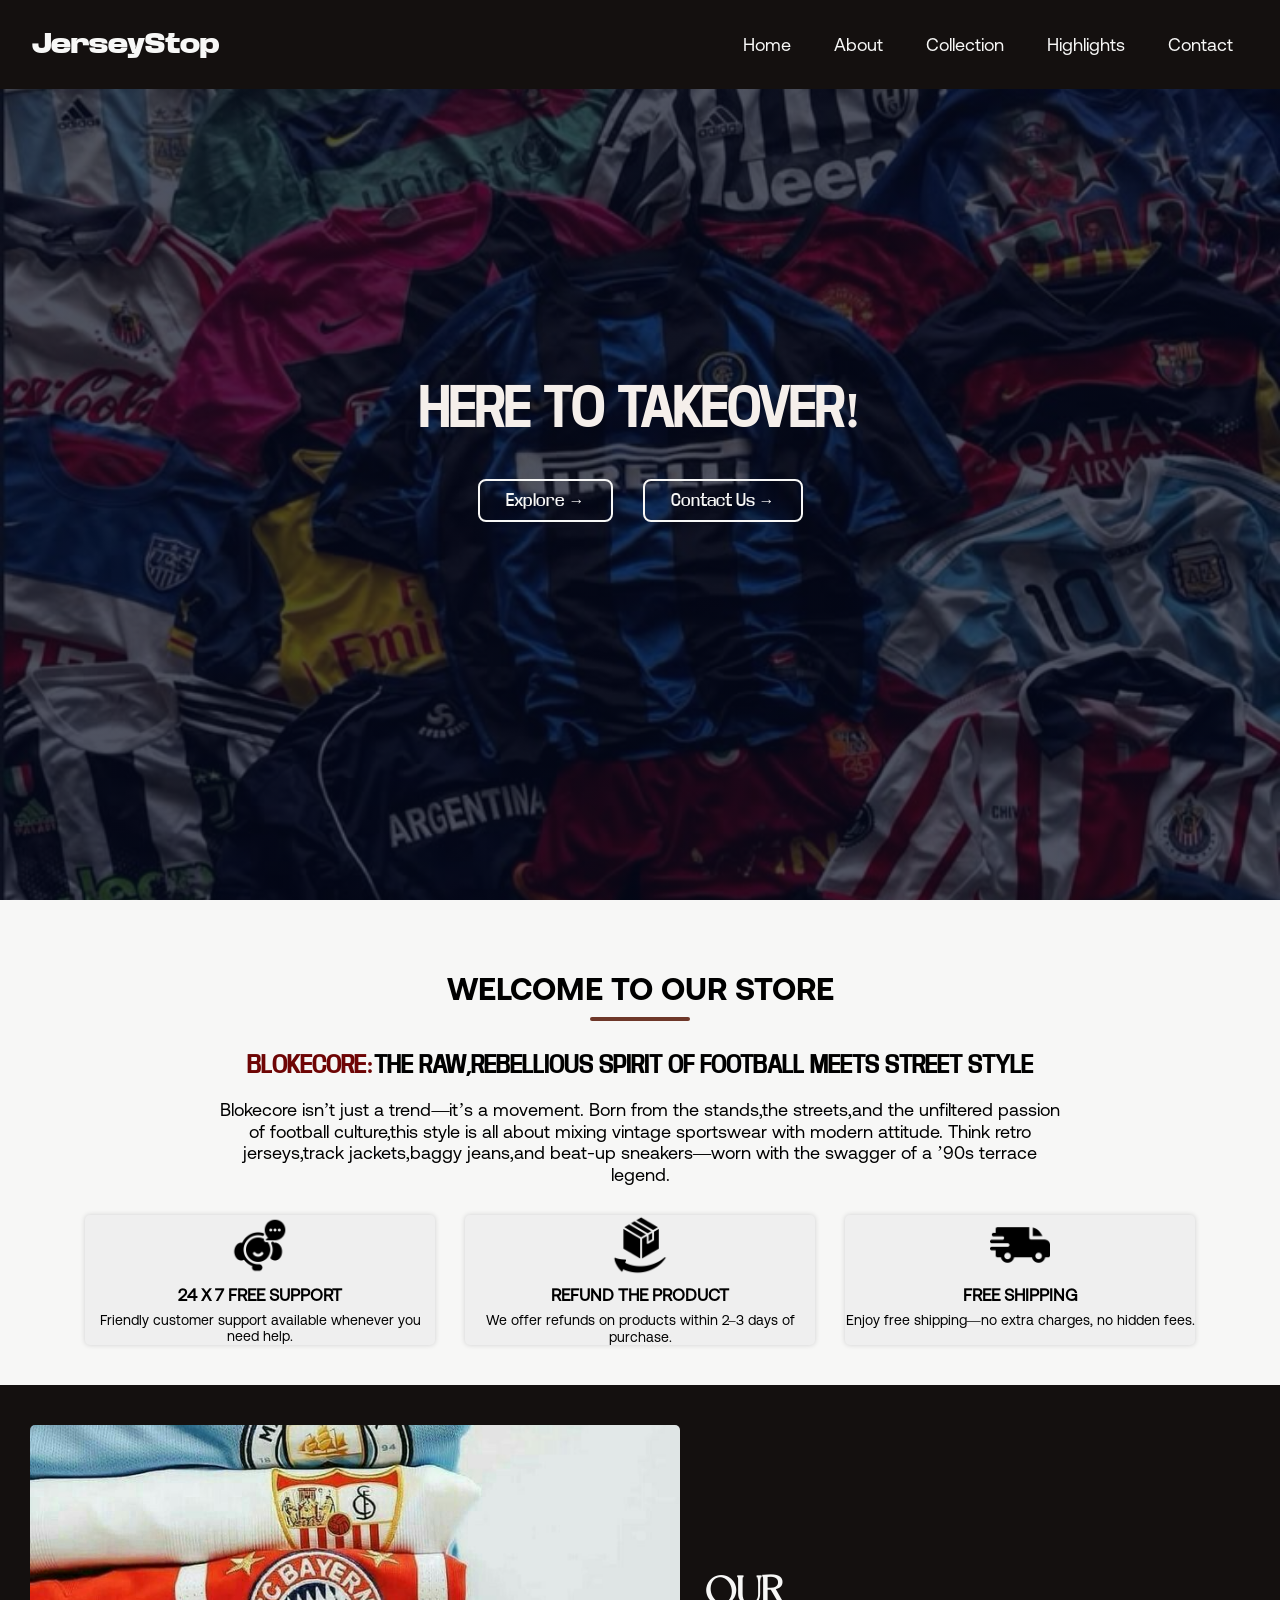
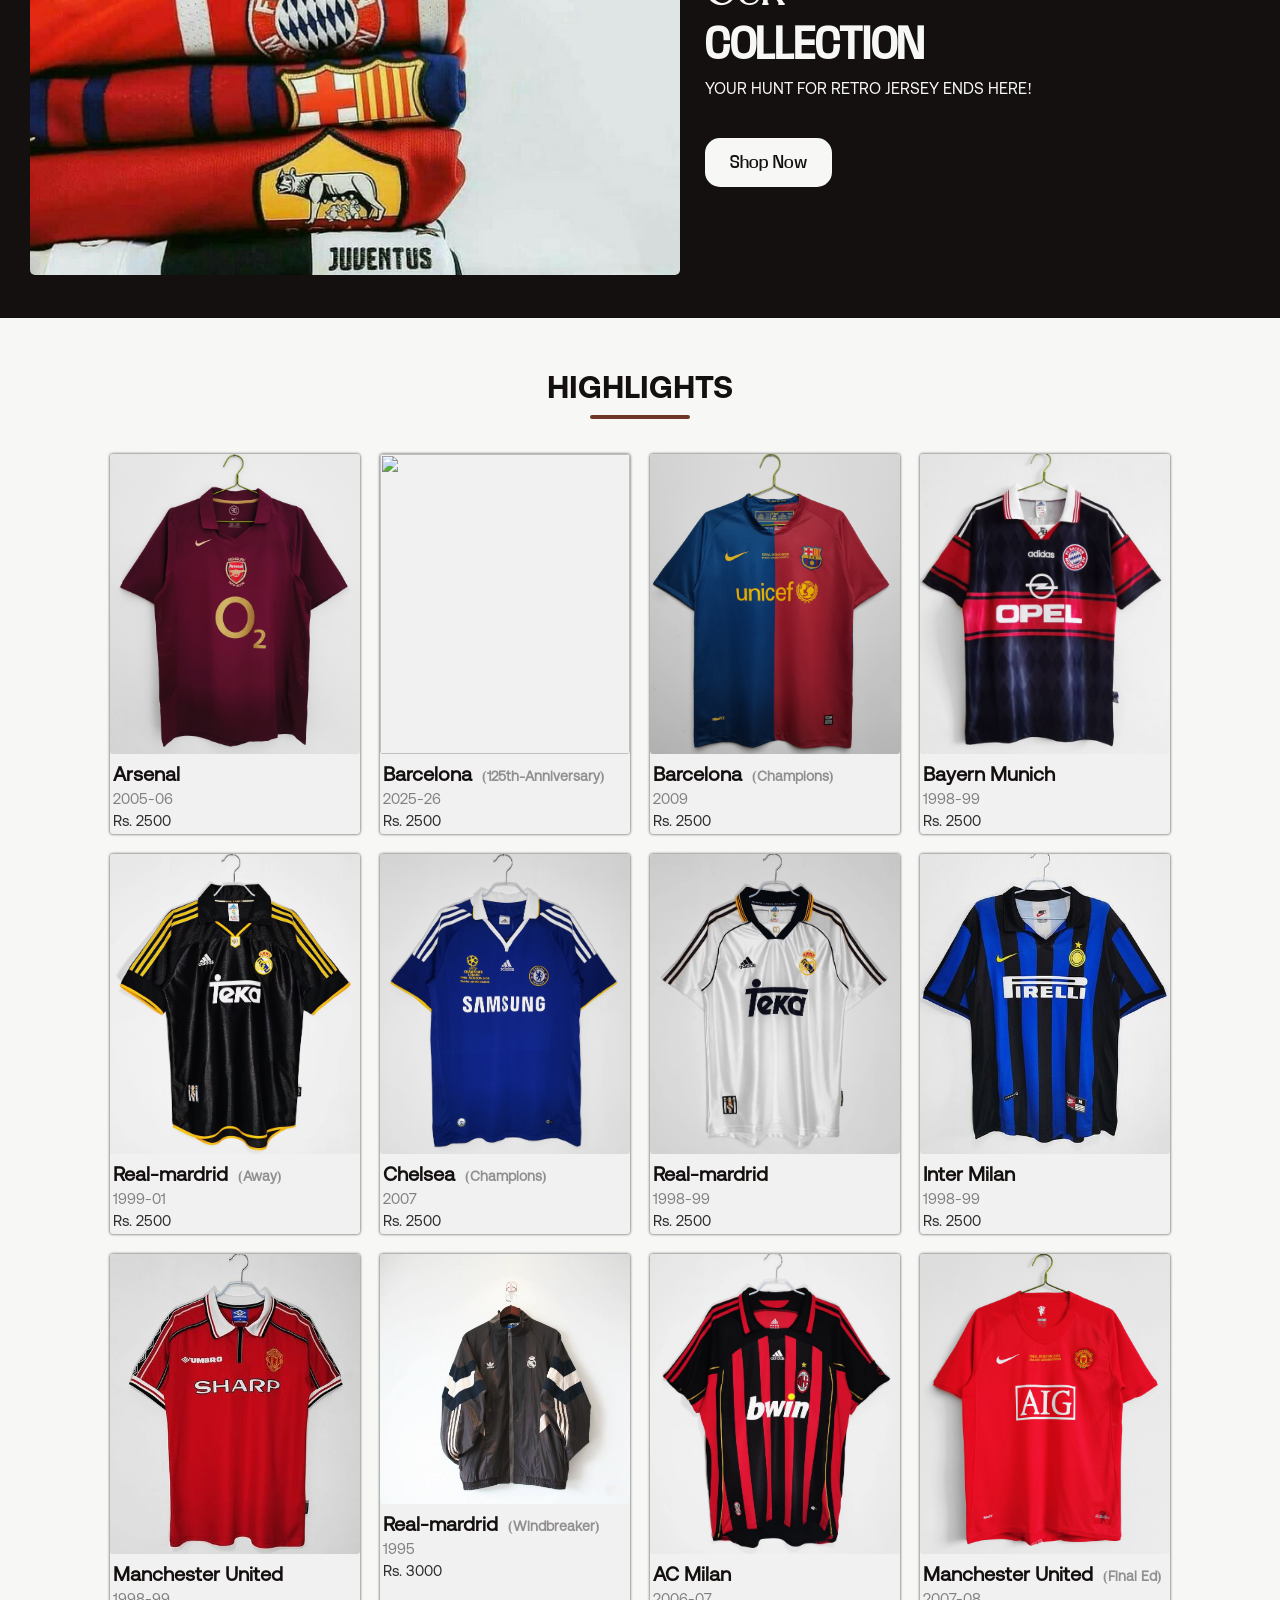
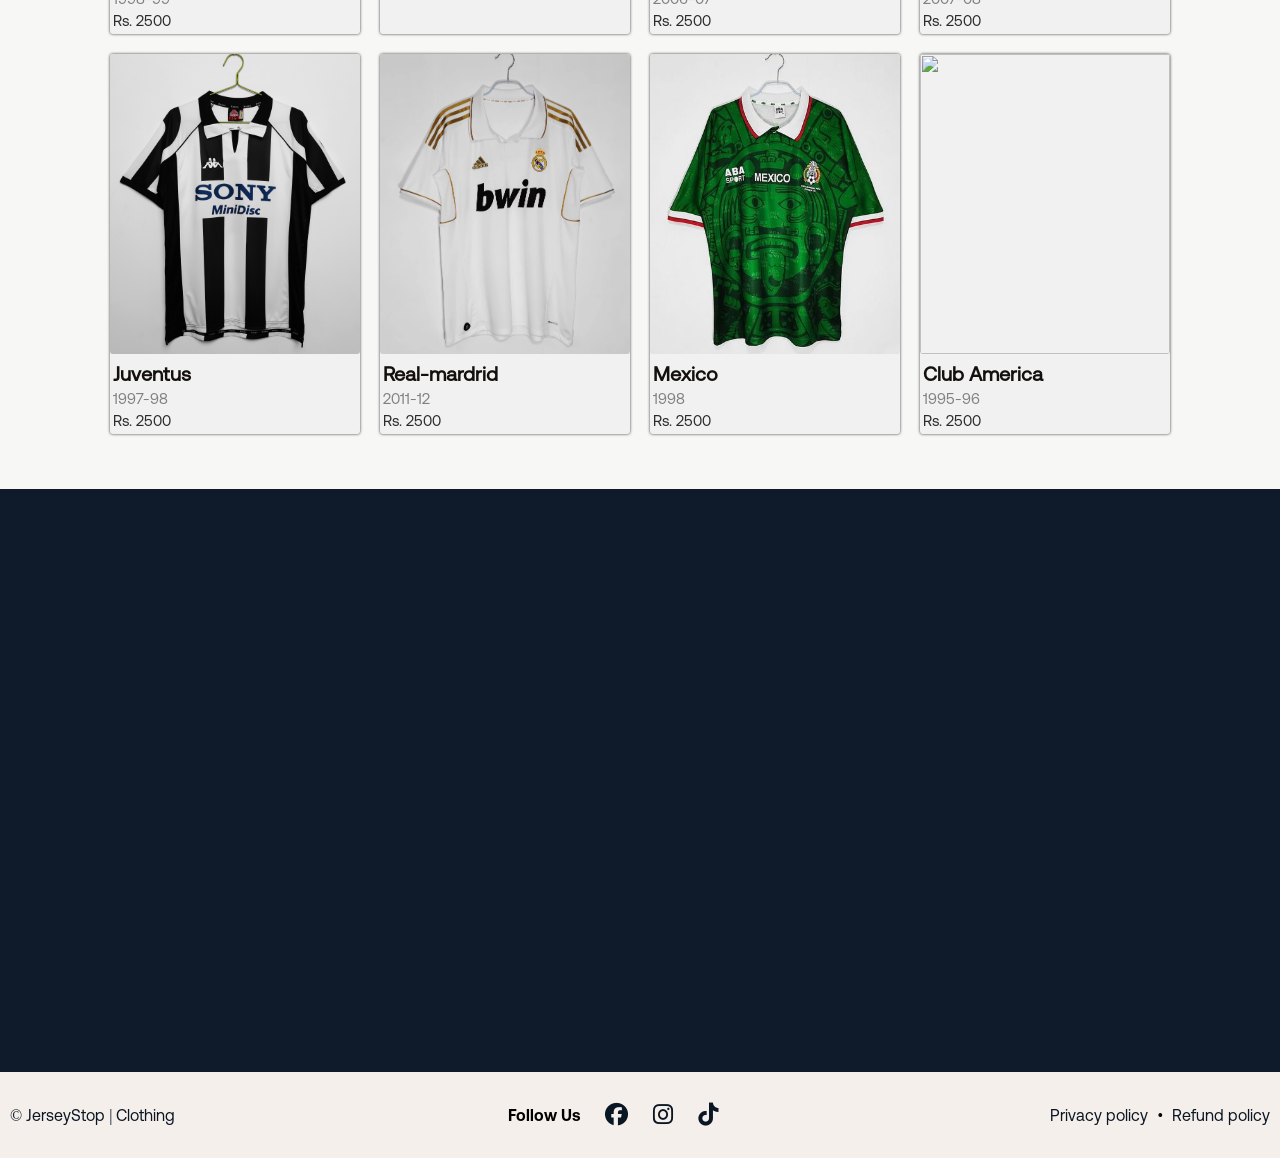
==== index.html @ 0f19c54c "Add files via upload" ====
<!DOCTYPE html>
<html lang="en">
<head>
    <meta charset="UTF-8">
    <meta name="viewport" content="width=device-width, initial-scale=1.0">
    <!--Basic SEO-->
    <meta name="description" content="JerseyStop is your ultimate destination for retro football jerseys, blending vintage sportswear with modern street style. Explore our unique collection and embrace the blokecore fashion movement.">

    <title>JerseyStop | Clothing </title>

     <!--Links for Favicon icon-->
     <link rel="icon" type="img/jpg" href="img/logo.jpg">

    <!--Links for CSS files-->
    <link rel="stylesheet" href="jersey.css">
    <link rel="stylesheet" href="general.css">

    <!--Link for icons-->
    <link rel="stylesheet" href="https://cdnjs.cloudflare.com/ajax/libs/font-awesome/6.7.2/css/all.min.css">
</head>
<body>
    <!--Header-->
    <header>
        <nav class="nav-bar section-content">
            <div class="logo-bar">
               
                <a href="#" class="nav-logo">
                    <h2 class="logo-text">JerseyStop</h2>
                </a>
            </div>
          
            <ul class="nav-list">

                <button id="menu-close-button" class="fas fa-times"></button>
            
                <li class="nav-item">
                    <a href="#" class="nav-link">Home</a>
                </li>
                <li class="nav-item">
                    <a href="#about" class="nav-link">About</a>
                </li>
                <li class="nav-item">
                    <a href="#collection" class="nav-link">Collection</a>
                </li>
                <li class="nav-item">
                    <a href="#highlights" class="nav-link">Highlights</a>
                </li>
                <li class="nav-item">
                    <a href="#contact" class="nav-link">Contact</a>
                </li>
            </ul>

            <button id="menu-open-button" class="fas fa-bars"></button>

        </nav>
    </header>

    <main>
        <!--Hero section-->
        <section class="hero-section" >
            <div class="section-content">
                <div class="hero-detail animate">
                    <h1 class="title">HERE TO TAKEOVER!</h1>
                   
                   <div class="buttons">
                        <a href="#about" class="button explore">Explore &rarr;</a>

                        <a href="#contact" class="button location">Contact Us &rarr;</a>
                   </div>
                </div>
           
                
            </div>
           
        </section>
        <!--Featured section-->
        <section class="brand-section animated" id="about">
            <h1 class="section-title"> 
                Welcome To Our Store
            </h1>
            <div class="section-content">
                    <div class="feature-details animated">
                       
                        <h1 class="title"> <span class="title-main">Blokecore:</span>The Raw,Rebellious Spirit of Football Meets Street Style</h1>
                        
                        <p class="description">Blokecore isn’t just a trend—it’s a movement.
                            Born from the stands,the streets,and the unfiltered passion of football culture,this style is all about mixing vintage sportswear with modern attitude.
                            Think retro jerseys,track jackets,baggy jeans,and beat-up sneakers—worn with the swagger of a ’90s terrace legend.
                        </p> 
                    </div>
                    <div class="container animated">
                        <div class="support-container">
                            <img src="img/customer-support.png" alt="customer-support" class="support-icon">
                            <h2 class="text">24 X 7 FREE SUPPORT</h2>
                            <p class="text-supp">
                                Friendly customer support available whenever you need help.
                            </p>
                        </div>

                        <div class="support-container">
                            <img src="img/product-return.png" alt="refund-policy" class="support-icon">
                            <h2 class="text">REFUND THE PRODUCT</h2>
                            <p class="text-supp">
                                We offer refunds on products within 2–3 days of purchase.
                        </div>

                        <div class="support-container">
                            <img src="img/fast-delivery.png" alt="free-delivery" class="support-icon">
                            <h2 class="text">FREE SHIPPING </h2>
                            <p class="text-supp">
                                Enjoy free shipping—no extra charges, no hidden fees.
                            </p>
                        </div>
                        
                    </div>
                
            </div>
        </section>

        <!--Collection section-->
        <section class="collection-section" id="collection">
            <div class="section-content ">
                <div class="collect-img-wrapper animated">
                    <img src="img/col2.jpg" alt="collection" class="collect-img">
                </div>

                <div class="collection-detail animated">
                    <h1 class="title"><span class="title-main">OUR</span> COLLECTION</h1>
                    <p class="description">YOUR HUNT FOR RETRO JERSEY ENDS HERE!</p>
                    <div class="buttons">
                        <a href="collection.html" class="button">Shop Now</a>
                    </div>
                </div>
            </div>
            
        </section>

        <!--Highlights section-->
        <section class="highlight-section animated" id="highlights">
            <h1 class="section-title">Highlights</h1>
            <div class="section-content">
                
                <div class="highlight-card">
                 <a href="https://www.instagram.com/jerseystopnepal" target="_blank"><img src="img/ar-f.jpg" alt="" class="highlight-img"></a> 
                    <h1 class="text">Arsenal</h1>
                    <p class="date">2005-06</p>
                    <p class="price">Rs. 2500</p>
                </div>
                <div class="highlight-card">
                    <a href="https://www.instagram.com/jerseystopnepal" target="_blank"> <img src="img/barca-an.jpg" alt="" class="highlight-img"></a>
                    <h1 class="text">Barcelona <span> (125th-Anniversary)</span></h1>
                    <p class="date">2025-26</p>
                    <p class="price">Rs. 2500</p>
                </div>
                <div class="highlight-card">
                    <a href="https://www.instagram.com/jerseystopnepal" target="_blank"> <img src="img/barca-uni-f.jpg" alt="" class="highlight-img"></a>
                    <h1 class="text">Barcelona <span>(Champions)</span></h1>
                    <p class="date">2009</p>
                    <p class="price">Rs. 2500</p>
                </div>
                <div class="highlight-card">
                    <a href="https://www.instagram.com/jerseystopnepal" target="_blank"> <img src="img/bayern-f.jpg" alt="" class="highlight-img"></a>
                    <h1 class="text">Bayern Munich</h1>
                    <p class="date">1998-99</p>
                    <p class="price">Rs. 2500</p>
                </div>
                <div class="highlight-card">
                    <a href="https://www.instagram.com/jerseystopnepal" target="_blank"> <img src="img/bwin-away-f.jpg" alt="" class="highlight-img"></a>
                    <h1 class="text">Real-mardrid <span>(Away)</span></h1>
                    <p class="date">1999-01</p>
                    <p class="price">Rs. 2500</p>
                </div>
                <div class="highlight-card">
                    <a href="https://www.instagram.com/jerseystopnepal" target="_blank"> <img src="img/cheof.jpg" alt="" class="highlight-img"></a>
                    <h1 class="text">Chelsea <span>(Champions)</span></h1>
                    <p class="date">2007</p>
                    <p class="price">Rs. 2500</p>
                </div>
                <div class="highlight-card">
                    <a href="https://www.instagram.com/jerseystopnepal" target="_blank"> <img src="img/ieka-f.jpg" alt="" class="highlight-img"></a>
                    <h1 class="text">Real-mardrid</h1>
                    <p class="date">1998-99</p>
                    <p class="price">Rs. 2500</p>
                </div>
                <div class="highlight-card">
                    <a href="https://www.instagram.com/jerseystopnepal" target="_blank"> <img src="img/inter-f.jpg" alt="" class="highlight-img"></a>
                    <h1 class="text">Inter Milan</h1>
                    <p class="date">1998-99</p>
                    <p class="price">Rs. 2500</p>
                </div>
                <div class="highlight-card">
                    <a href="https://www.instagram.com/jerseystopnepal" target="_blank"> <img src="img/mansc-f.jpg" alt="" class="highlight-img"></a>
                    <h1 class="text">Manchester United</h1>
                    <p class="date">1998-99</p>
                    <p class="price">Rs. 2500</p>
                </div>
                <div class="highlight-card">
                    <a href="https://www.instagram.com/jerseystopnepal" target="_blank"> <img src="img/real-wind.png" alt="" class="highlight-img" style="height: 250px;"></a>
                    <h1 class="text">Real-mardrid <span>(Windbreaker)</span></h1>
                    <p class="date">1995</p>
                    <p class="price">Rs. 3000</p>
                </div>
                <div class="highlight-card">
                    <a href="https://www.instagram.com/jerseystopnepal" target="_blank"> <img src="img/milan-f.jpg" alt="" class="highlight-img"></a>
                    <h1 class="text">AC Milan</h1>
                    <p class="date">2006-07</p>
                    <p class="price">Rs. 2500</p>
                </div>
                <div class="highlight-card">
                    <a href="https://www.instagram.com/jerseystopnepal" target="_blank"> <img src="img/mansc.jpg" alt="" class="highlight-img"></a>
                    <h1 class="text">Manchester United <span>(Final Ed)</span></h1>
                    <p class="date">2007-08</p>
                    <p class="price">Rs. 2500</p>
                </div>
                <div class="highlight-card">
                    <a href="https://www.instagram.com/jerseystopnepal" target="_blank"> <img src="img/juve-f.jpg" alt="" class="highlight-img"></a>
                    <h1 class="text">Juventus</h1>
                    <p class="date">1997-98</p>
                    <p class="price">Rs. 2500</p>
                </div>
                <div class="highlight-card">
                    <a href="https://www.instagram.com/jerseystopnepal" target="_blank"> <img src="img/real-bwin-f.jpg" alt="" class="highlight-img"></a>
                    <h1 class="text">Real-mardrid</h1>
                    <p class="date">2011-12</p>
                    <p class="price">Rs. 2500</p>
                </div>
                <div class="highlight-card">
                    <a href="https://www.instagram.com/jerseystopnepal" target="_blank"> <img src="img/mexico-f.jpg" alt="" class="highlight-img"></a>
                    <h1 class="text">Mexico</h1>
                    <p class="date">1998</p>
                    <p class="price">Rs. 2500</p>
                </div>
                <div class="highlight-card">
                    <a href="https://www.instagram.com/jerseystopnepal" target="_blank"> <img src="img/coca.jpg" alt="" class="highlight-img"></a>
                    <h1 class="text">Club America</h1>
                    <p class="date">1995-96</p>
                    <p class="price">Rs. 2500</p>
                </div>
            </div>
        </section>

        <!--Contact Section-->
        <section class="contact-section" id="contact">
            <h1 class="section-title animated">Contact Us</h1>
            <div class="section-content">
                <div class="contact-details animated">
                    <div class="contact-detail">
                        <h1 class="title">Location</h1>
                 
                        <p class="description"><i class="fa-solid fa-location-crosshairs color"></i>
                            Kathmandu, Nepal</p>
                    </div>
                
                     <div class="contact-detail">
                        <h1 class="title">Contact</h1>
                   
                        <p class="description"> <i class="fa-solid fa-phone color"></i>
                            (+977) 9742455465</p>
                    </div>
                  
                    <div class="contact-detail">
                        <h1 class="title">Email</h1>
                    
                        <p class="description"><i class="fa-regular fa-envelope color"></i>
                            jerseystopnepal@gmail.com</p>  
                    </div>
                   
                </div>
                
                    <form action="https://api.web3forms.com/submit" method="POST" class="contact animated">
                        <div class="contact-title">
                            <h1 class="title">Recommend Us</h1>
                        </div>
                        <input type="hidden" name="access_key" value="63a28e8a-01ce-4e5b-a059-20dddae117db">

                        <input type="text" name="name" placeholder="Your Name" class="contact-inputs" required>

                        <input type="email" name="email" placeholder="Your Email" class="contact-inputs" required>

                       <textarea name="message" placeholder="Give Us Your Recommend Jersey's Full Details" class="contact-inputs" required></textarea>

                       <button type="submit" class="submit-btn">Submit</button>
                    </form>
               
            </div>
        </section>

        <!--Footer Section-->
        <footer class="footer-section">
           <div class="section-content">
            <p class="copyright-text"> &#169; JerseyStop | Clothing</p>
            
            <div class="social-link-list">
                <p class="text">Follow Us</p>
                <a href="https://www.facebook.com/profile.php?id=61565590057423" class="social-link" target="_blank">
                    <i class="fa-brands fa-facebook"></i>
                </a>
                <a href="https://www.instagram.com/jerseystopnepal" class="social-link" target="_blank">
                    <i class="fa-brands fa-instagram"></i>
                </a>
                <a href="https://www.tiktok.com/@jerseystopnepal" class="social-link" target="_blank">
                    <i class="fa-brands fa-tiktok"></i>
                </a>
               </div>

               <p class="policy-text">
                <a href="#" class="policy-link">Privacy policy</a>
                <span class="separator">&bull;</span>
                <a href="#" class="policy-link">Refund policy</a>
               </p>

           </div>
          
        </footer>
    </main>

    <script src="jersey.js"></script>
</body>
</html>
---- jersey.css ----
header{
    width: 100%;
    z-index: 5;
    position: fixed; /* to make the header fixed */
    background-color: #14100f;
}

header .nav-bar{

    display: flex;
    align-items: center;
    justify-content: space-between;
    padding: 32px;
}
.nav-bar .logo-bar{
    display: flex;
    align-items: center;
    
}
.nav-bar .logo-bar .logo-text{
    line-height: 1;
    font-family: baseneue;
    padding-right: 50px;
    font-size: 25px;
    color: #f7f7f6;
}

.nav-bar .nav-list{
    display: flex;
    align-items: center;
    gap: 13px;
} 


.nav-bar .nav-list .nav-link{
    font-size: 18px;
    padding: 0 15px;
    
    color: #f7f7f6;
    position: relative;
}
.nav-bar .nav-list .nav-link:hover{
    color: white;
}
.nav-bar .nav-list .nav-link::before{
    content: '';
    position: absolute;
    bottom: -2px;
    left: 0;
    width: 0;
    height: 2px;
    border-radius: 3px;
    background-color:#f7f7f6;
    transition: 0.3s ease;
}
.nav-bar .nav-list .nav-link:hover::before{
    width: 100%;
}
/*Hero-section*/

.hero-section{
    min-height: 100vh; /* to make the hero section full height */
   background-image: linear-gradient(
    rgba(4,9,30,0.7),rgba(4,9,30,0.7)),
    url(img/bg1.jpg);
    background-position: center;
    background-size: cover;

   


}
.hero-section .section-content{
    display: flex;
    align-items: center;
    justify-content: center;
    min-height: 100vh; /* to make the hero section full height */

}
.hero-section .hero-detail{
    color: #f7f7f6;
   text-align: center;
    
    
}
.hero-section .hero-detail .title{
    font-size: 50px;
    font-family: baseneue-mid;
    color: #f5efeb
}
.hero-section .hero-detail .title .title-main{
    font-family: baseneue-mid;
    color: #f5efeb
}
.hero-section .hero-detail .subtitle{
    font-size: 30px;
    margin: 15px 0;

    
}


.hero-section .hero-detail .buttons{
    display: flex;
    gap: 30px;
    
    margin-top: 40px;
    justify-content: center;
}
.hero-section .hero-detail .button{
    padding: 10px 26px;
    background: transparent;
    color: #f7f7f6;
    border-radius: 8px;
    border: 2px solid #f7f7f6;
    font-family: baseneue-mid;
    overflow: hidden;
    z-index: 1;
    transition: 0.3s ease;
    position: relative;
}
.hero-section .hero-detail .button::before{
    content: '';
    position: absolute;
    top: 0;
    left: 0;
    width: 0;
    height: 100%;
    background: #f7f7f6;
    transition: 0.5s;
    z-index: -1;
}
.hero-section .hero-detail .button:hover::before
{
    width: 100%;
}
.hero-section .hero-detail .button:hover{
    color: #14100f;
}

/*Brand-section*/
.brand-section{
    padding: 40px 0;
    background: #f7f7f6;
    height: auto;
}

.brand-section .section-content{
    display: flex;
    flex-direction: column;
    align-items: center;
    justify-content: center;
    text-align: center;
    
}

.brand-section  .feature-details{
    margin: 0 auto;
    width: 70%;
    
    
}
.brand-section .feature-details .title{
    font-size: 23px;
    font-family: baseneue-mid;
    text-transform: uppercase;
    margin-bottom:20px;
}
.brand-section .feature-details .title .title-main{
    font-family: baseneue-mid;
    color: rgb(110, 5, 5);
}

.brand-section .feature-details .description{
    font-size: 18px;
   
}

.brand-section .container{
    display: flex;
    justify-content: center;
    gap: 30px;
    margin-top: 30px;
    width: 100%;
}

.brand-section .container .support-container{
    width: 350px;
    height: auto;
    background-color:#efefef;
    border-radius: 5px;
   box-shadow: 0 0 5px rgb(207, 207, 207);
    text-align: center;
    transition: 0.3s ease;
    
}
.brand-section .container .support-container:hover{
    background-color: #eaeaea;
    box-shadow: 0 0 7px rgb(163, 163, 163);
}
.brand-section .support-container .support-icon{
    width: 60px;
}
.brand-section .support-container .text{
    font-size: 17px;
    margin: 7px 0;
}
.brand-section .support-container .text-supp{
    font-size: 14px;
}

/*Collection Section*/
.collection-section{
    height: auto;
    background: #14100f;
    color: #f7f7f6;
    padding: 40px 0;

}
.collection-section .section-content{
    display: flex;
    align-items: center;
    gap: 25px;
    height: auto;
   
}
.collection-section .collect-img-wrapper{
    width: 650px;
    
   
}
.collection-section .collect-img-wrapper .collect-img{
    width: 100%;
    height: 450px;
    object-fit: cover;
    border-radius: 5px;
    transition: 0.3s ease;
}
.collection-section .collect-img-wrapper .collect-img:hover{
    box-shadow: 0 0 10px gray;
    
}
.collection-section .collection-detail .title{
    font-size: 40px;
    font-family: baseneue-mid;
    width: 50%;
   
    
}
.collection-section .collection-detail .title .title-main{
    font-family: dreams;
    font-size: 40px;
}
.collection-section .collection-detail .description{
    font-size: 16px;
    margin: 10px 0;
}

.collection-section .collection-detail .buttons{
    margin: 40px;
    position: relative;
}

.collection-section .collection-detail .button{
    padding: 15px 25px;
    font-family: baseneue-mid;
    background-color: #f7f7f6;
    color: #14100f;
    position: absolute;
    left: -40px;
    border-radius: 15px;
    transition: 0.4s ease;
}
.collection-section .collection-detail .button:hover{
    border-bottom-right-radius: 0px;
    box-shadow: 0 0 17px gray;
    
}

/*Highlight Section*/
.highlight-section{
    height: auto;
    background: #f7f7f6;
    color: #14100f;
    padding: 20px 0;
    padding-bottom: 50px;
}
.highlight-section .section-content{
    display: flex;
    flex-wrap: wrap;
    justify-content: center;
    padding: 5px 60px;
    gap: 20px;
}
.highlight-section .highlight-card{
    max-width: 250px;
    width: calc(33.33%-20px);
    height: auto;
    border-radius: 3px;
    background-color: rgb(242, 241, 241);
    box-shadow: 0 0 3px rgb(56, 56, 56);
    transition: 0.5s ease;
}
.highlight-section .highlight-card:hover{
    box-shadow: 0 0 16px gray;
    
}
.highlight-section .highlight-card .highlight-img{
    width: 250px;
    height: 300px;
    object-fit: cover;
    border-radius: 3px;
}

.highlight-section .highlight-card .text{
    font-size: 20px;
    margin-top: 5px;
    margin-left: 3px;
}
.highlight-section .highlight-card .text span{
    font-size: 14px;
    margin-left: 5px;
   
    color: rgb(145, 143, 143);
}

.highlight-section .highlight-card .date{
    font-size: 15px;
    margin: 5px 0;
    margin-left: 3px;
  
    color: gray;
}
.highlight-section .highlight-card .price{
    font-size: 15px;
    margin: 5px 3px;
    color: rgb(43, 42, 42);
}

/*Contact Section*/

.contact-section {
    height: auto;
    background-color: #0f1a2b;
   color: #e6f0f2;
    padding: 40px 80px;
}
.contact-section .section-content {
    display: flex;
    align-items: flex-start; 
    gap: 50px;
    justify-content: space-between; 
}

.contact-section .section-title::after{
    background-color: rgb(255, 185, 56);
}

.contact-section .contact-detail{
    padding: 30px 50px;
    background-color:#efefef;
    color: #14100f;
    border-radius: 5px;
    box-shadow: 0 0 5px rgb(207, 207, 207);
   transition: all ease 0.3s;
   
}

.contact-section .contact-detail:hover{
    box-shadow: 0 0 10px rgb(163, 163, 163);
    background-color: #e2e1e1;
}
.contact-section .contact-details .contact-detail{
  margin-bottom: 20px;
}
.contact-section .contact-detail .title{
    margin-bottom: 5px;
}

.contact-section .contact{
    display: flex;
    flex-direction: column;
    gap: 15px;  
}
.contact-section .contact-title .title{
    font-family: baseneue-mid;
}
.contact-section .contact input{
    display: flex;
    flex-direction: column;
    width: 400px;
    height: 50px;
    border: 2px solid rgb(230, 230, 230);
    outline: none;
    box-shadow: 0 0 5px rgb(216, 216, 216);
   padding-right: 25px;
   padding-left: 5px;
   font-weight: 500;
    border-radius: 5px;
}
.contact-section .contact .contact-inputs::placeholder{

    color: rgb(180, 180, 180);
}
.contact-section .contact .contact-inputs:focus{
    border-color: orange;
}
.contact-section .contact textarea{
    height: 140px;
    border: 2px solid rgb(230, 230, 230);
    outline: none;
    box-shadow: 0 0 5px rgb(216, 216, 216);
    border-radius: 5px;
    padding-left: 5px;
    padding-top: 15px;
    resize: vertical;
}
.contact-section .contact .submit-btn{
    padding: 15px 30px;
    font-size: 16px;
    gap: 10px;
    border: none;
    color: #14100f;
    border-radius: 15px;
    background-color: #f6fafd;
    transition: all 0.3s ease;
}
.contact-section .contact .submit-btn:hover{
    box-shadow: 0 0 15px gray;
}
.contact-section .contact .submit-btn:active{
    opacity: 0.9;
}

/*Footer Section*/

.footer-section{
    padding: 20px 0;
    background-color: #f5efeb;
    
}
.footer-section .section-content{
    padding: 10px;
    display: flex;
    align-items:center;
    justify-content: space-between;
}

.footer-section :where(.copyright-text, .social-link, .policy-link){
    color: #0a1623;
}

.footer-section .social-link-list{
    display: flex;
    align-items: center;
    gap: 25px;
}
.footer-section .social-link-list .text{
    font-family: aeonik-bold;
}

.footer-section .social-link-list .social-link{
    font-size: 23px;
    transition: all 0.2s ease;
}
.footer-section .social-link-list .social-link:hover{
    color: rgb(253, 197, 94);
}
.footer-section .policy-text .separator{
    margin: 0 5px;
}

/*Responsive Design*/

@media screen and (max-width: 900px){
    body.show-mobile-menu header::before{
        content: '';
        position: fixed;
        left:0;
        top: 0;
        height: 100%;
        width: 100%;
        backdrop-filter: blur(5px);
        background: rgba(47, 47, 47, 0.3);
    }

    .nav-bar :where(#menu-open-button, #menu-close-button),
    .about-section .about-details{
        font-size: 20px;
        display: block; 
        background: none; /* Removes the background */
        border: none; /* Removes any border if present */
        outline: none; /* Removes the outline */
        color: #f7f7f6;

    }
    .nav-bar :where( #menu-close-button)
    {
        color:#14100f;
    }
    .nav-bar #menu-close-button{
        position: absolute;
        right: 30px;
        top: 30px;
    }

    .nav-bar .nav-list {
        display: block;
        position: fixed;
        width: 100%;
        height: 340px;
        left:0px;
        top:-340px;
        display: flex;
        flex-direction: column;
        align-items: center;
        padding: 20px;
        gap:15px;
        
        background: #f7f7f6;
        transition: 0.5s ease;
    }

    body.show-mobile-menu .nav-bar .nav-list{
        top: 0px;
    }

    .nav-bar .nav-list .nav-link {
        display: block; /* Ensure each link takes full width */
        margin-top: 0; /* Remove extra margin */
        text-align: center; /* Center-align the text */
        padding: 10px 0; /* Add padding for better spacing */
        font-size: 20px;
        color: #14100f;
    }
    .nav-bar .nav-list .nav-link:hover{
        color: black;
    }
    .nav-bar .nav-list .nav-link::before{
        content: '';
        position: absolute;
        bottom: -2px;
        left: 0;
        width: 0;
        height: 2px;
        border-radius: 3px;
        background-color:#14100f;
        transition: 0.3s ease;
    }

    .brand-section .brand-img-wrapper {
        max-width: 370px; /* Reduce the maximum width */
        display: flex;
        justify-content: space-between;
        
    }

    .brand-section .brand-img {
        height: 300px; /* Reduce the height */
    }

    .collection-section .collect-img-wrapper{
        width: 450px;
        
       
    }
    .collection-section .collect-img-wrapper .collect-img{
        width: 100%;
        height: 350px;
        object-fit: cover;
        
    }

    .highlight-section .section-content {
        display: flex; /* Use Flexbox */
        flex-wrap: wrap; /* Allow wrapping if necessary */
        justify-content: center; /* Center the cards horizontally */
        gap: 15px; /* Adjust spacing between the cards */
    }

    .highlight-section .highlight-card {
        width: calc(33.33% - 15px); /* Ensure 3 cards fit in a row */
        max-width: 230px; /* Set a maximum width for the cards */
        height: auto; /* Maintain auto height */
        border-radius: 3px;
    }
  
    .highlight-section .highlight-card .highlight-img {
        width: 100%; /* Make the image responsive */
        height: 300px; /* Maintain aspect ratio */
        object-fit: cover; /* Ensure the image fits within its container */
        border-radius: 3px;
    }

    .contact-section .section-content{
        align-items: center;
    }

    .contact-section .contact-detail{
        margin-top: 15px;
        padding: 20px 30px;
    }
    .contact-section .contact input{
       width: 300px;
       height: 40px;
    }

}
@media screen and (min-width:900px) {
    .nav-bar .fas{
        display: none;
    }
    
}


@media screen and (max-width: 600px) {

    .nav-bar .nav-list .nav-link{
        font-size: 18px;
    }

    .hero-section .hero-detail .title {
     font-family: baseneue;   
    }
    .hero-section .hero-detail .buttons{
        font-size: 16px;
        padding: 10px 20px;
    }

    .brand-section .feature-details .title{
        font-size: 25px;
        text-transform: uppercase;
        margin-bottom:20px;
    }
    
    .brand-section .feature-details .description{
        font-size: 14px;
       
    }
    
    .brand-section .section-content .brand-item {
        flex-direction: column; /* Keep items stacked in a column */
         /* Adjust spacing for smaller screens */
        
    }

    .brand-section .brand-img-wrapper {
        max-width: 350px; /* Further reduce the width */
    }

    .brand-section .brand-img {
        height: 200px; /* Further reduce the height */
    }
    .brand-section .support-container .support-icon{
        width: 40px;
    }

    .brand-section .support-container .text{
        font-size: 13px;
    }
    .brand-section .support-container .text-supp{
        font-size: 12px;
    }

    .collection-section .collection-detail .title .title-main{
        font-size: 28px;
    }

    .collection-section .collect-img-wrapper{
        width: 400px;
        
       
    }
    .collection-section .collect-img-wrapper .collect-img{
        width: 100%;
        height: 250px;
        object-fit: cover;
        
    }

    .collection-section .collection-detail .title{
        font-size: 26px;
        width: 50%;
        
    }
    .collection-section .collection-detail .description{
        font-size: 12px;
        margin: 10px 0;
    }
    .collection-section .collection-detail .button{
        padding: 8px 10px;
        font-size: 15px;
        border-radius: 10px
    }

    .highlight-section .section-content {
        display: flex; /* Use Flexbox */
        flex-wrap: wrap; /* Allow wrapping if necessary */
        justify-content: center; /* Center the cards horizontally */
        gap: 15px; /* Adjust spacing between the cards */
    }

    .highlight-section .highlight-card {
        width:100%; /* Ensure 2 cards fit in a row */
        max-width: 250px; /* Set a maximum width for the cards */
        height: auto; /* Maintain auto height */
        border-radius: 3px;
    }

    .highlight-section .highlight-card .highlight-img {
        width: 100%; /* Make the image responsive */
        height: auto; /* Maintain aspect ratio */
        object-fit: cover; /* Ensure the image fits within its container */
        border-radius: 3px;
    }

    .contact-section .section-content{
        flex-direction: column-reverse;
        align-items: center;
    }
    .contact-section .contact-detail{
        padding: 18px 27px;
    }
    .contact-section .contact-detail .title{
        font-size: 20px;
    }
    .contact-section .contact-detail .description{
        font-size: 12px;
    }
    .contact-section .contact input{
       width: 250px;
       height: 40px;
    }

    .footer-section .section-content{
        flex-direction: column;
        align-items: center;
        gap: 20px;
    }
  
}

.animate{
    opacity: 0;
    transform: translateY(30px);
    animation: moveup 0.7s linear forwards;
}

@keyframes moveup{
    100%{
        opacity: 100%;
        transform: translate(0px);
    }
}



.animated {
    opacity: 0; /* Start hidden */
    transform: translateX(-50px); /* Start off-screen to the left */
    transition: opacity 0.7s ease, transform 0.7s ease; /* Smooth transition */
}

/* Final state when the element is visible */
.animated.active {
    opacity: 1; /* Fully visible */
    transform: translateX(0); /* Move to its original position */
}
---- general.css ----
*{
    margin: 0;
    padding: 0;
    box-sizing: border-box;
    font-family: aeonik;
    
}
html{
    scroll-behavior: smooth;
    scroll-padding: 6rem;
}
ul{
    list-style: none;
}

a{
    text-decoration: none;
}
button{
    cursor: pointer;
    border: none;
    background: none;
    font-family: baseneue-mid;
}

.section-content{
    margin: 0 auto;/* to center the content */
    padding: 0 30px;
    max-width: 1400px;
}

.section-title{
    font-family: aeonik-bold;
    font-style: bold;
    text-align: center;
    padding: 30px 0;
    text-transform: uppercase;
    font-size: 32px;
}

.section-title::after{
    content: "";
    width: 100px;
    height: 4px;
    display: block;
    margin: 10px auto 0;
    border-radius: 10px;
    background-color: #6e3729;
}

/*Fonts Name*/
@font-face{
    font-family: aeonik;
    src:url(fonts/aeonik.otf)
}
@font-face{
    font-family: aeonik-bold;
    src:url(fonts/AeonikTRIAL-Bold.otf)
}

@font-face{
    font-family: baseneue-mid;
    src:url(fonts/BaseNeueTrial-Medium.ttf)
}

@font-face{
    font-family: baseneue;
    src:url(fonts/BaseNeueTrial-WideBlack.ttf)
}
@font-face{
    font-family: dreams;
    src:url(fonts/Dream-Avenue.ttf)
}
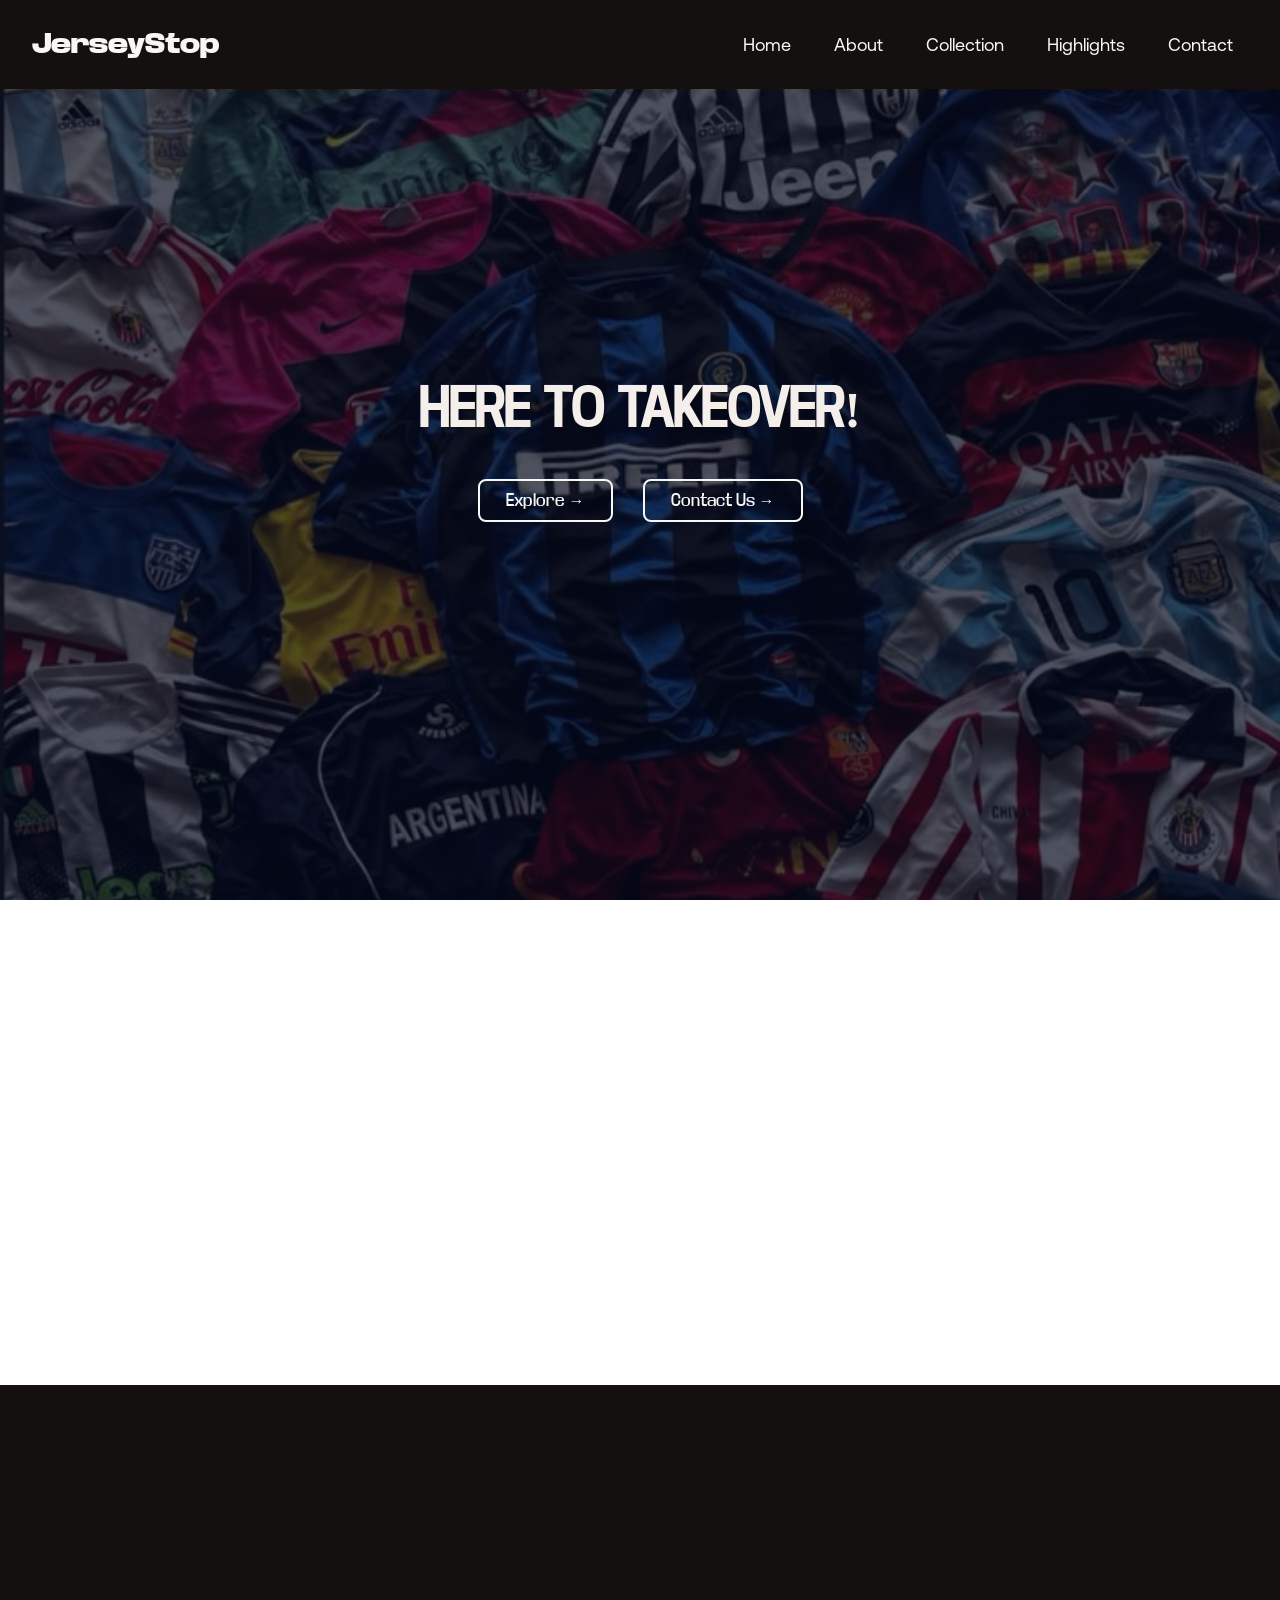
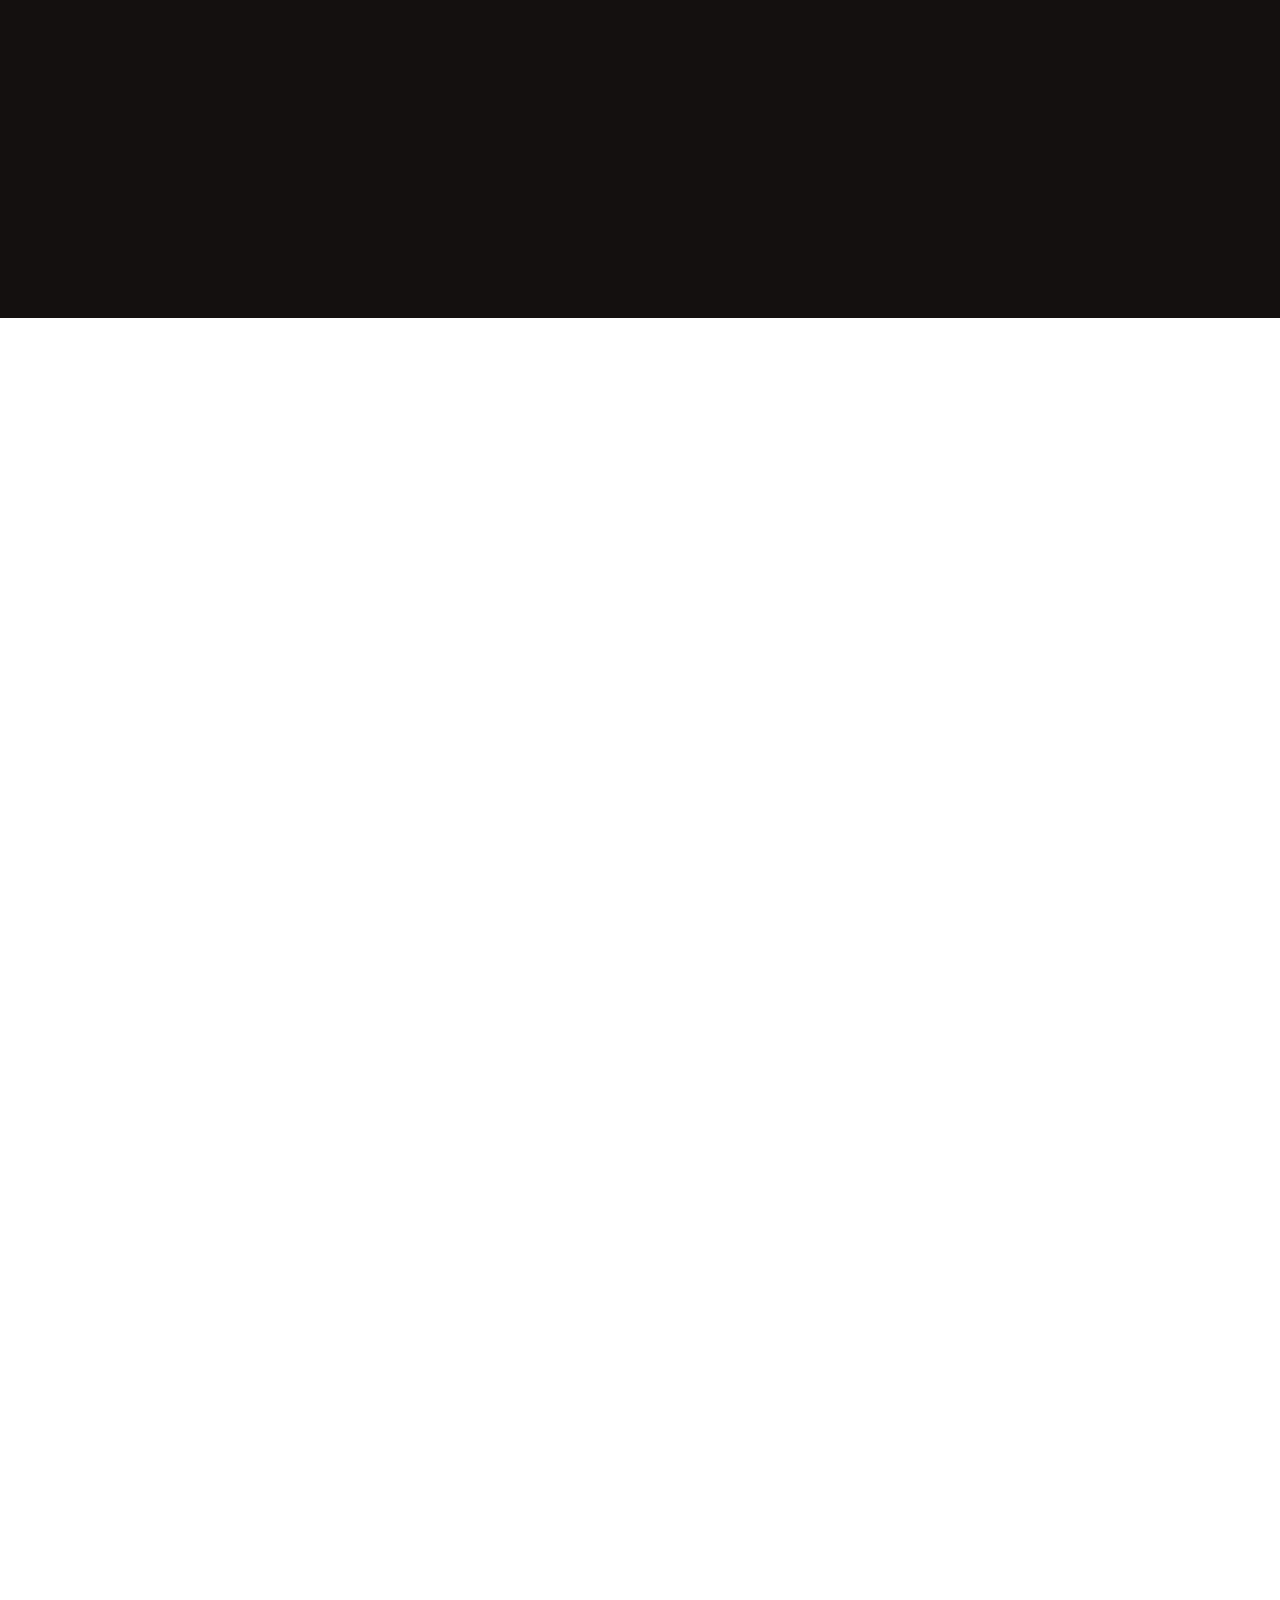
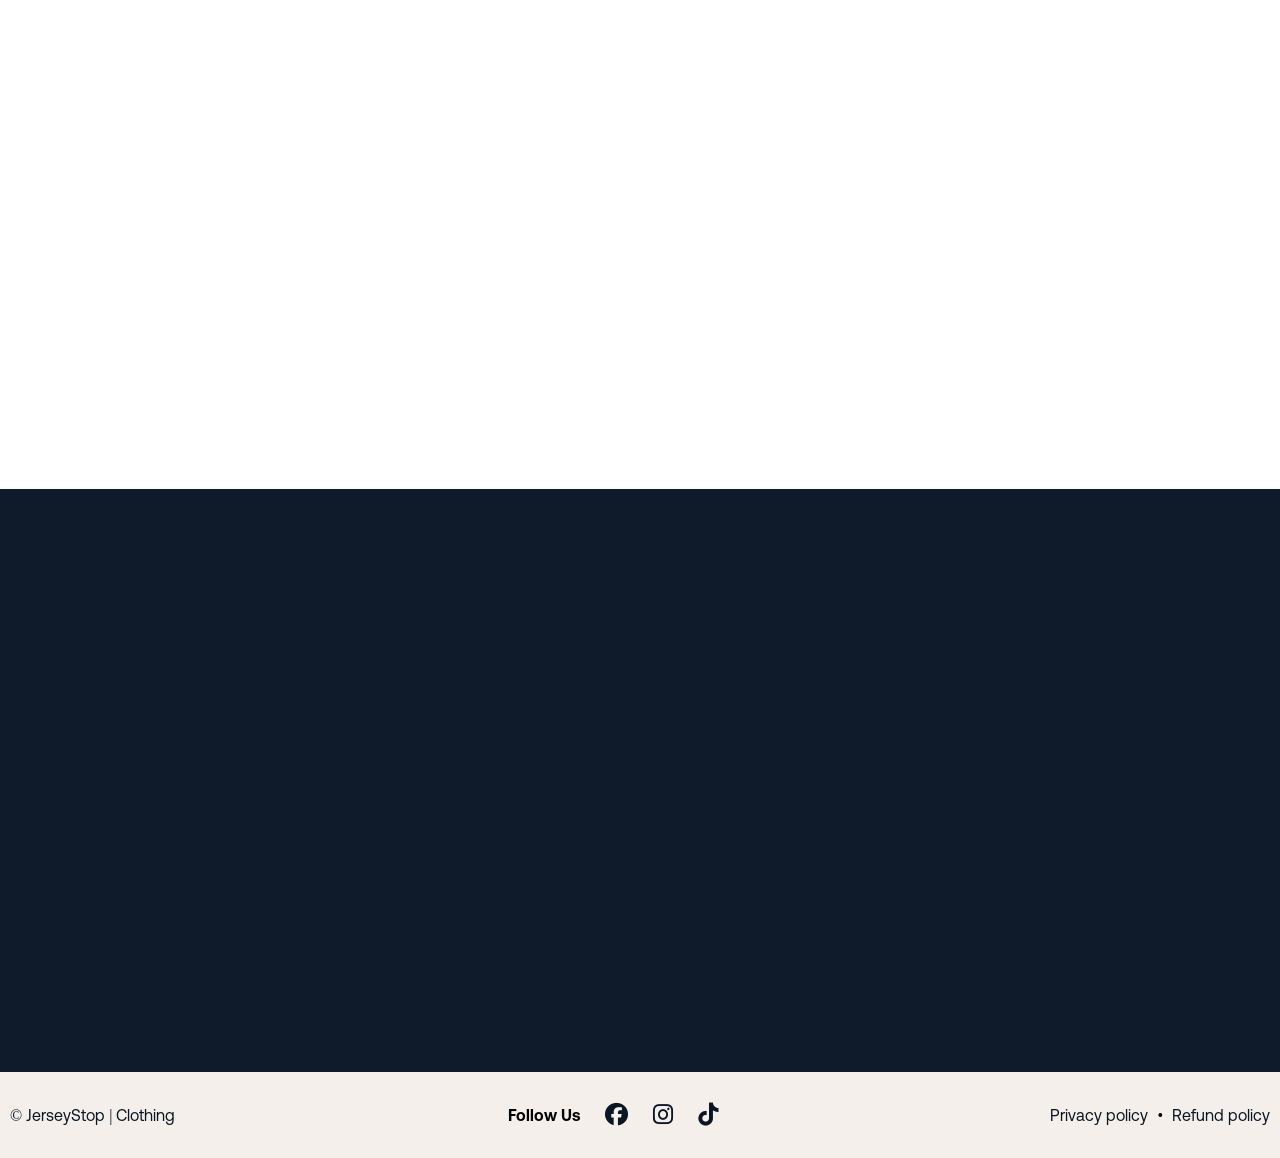
==== commit 8ae1c016: "Update index.html" ====
--- a/index.html
+++ b/index.html
@@ -1,6 +1,7 @@
 <!DOCTYPE html>
 <html lang="en">
 <head>
+    <meta name="google-site-verification" content="sWKTj63D5cuaptO3XmZBVikKBDWC5vwr2gw6O78M7HE" />
     <meta charset="UTF-8">
     <meta name="viewport" content="width=device-width, initial-scale=1.0">
     <!--Basic SEO-->
@@ -316,4 +317,5 @@
 
     <script src="jersey.js"></script>
 </body>
-</html>+
+</html>
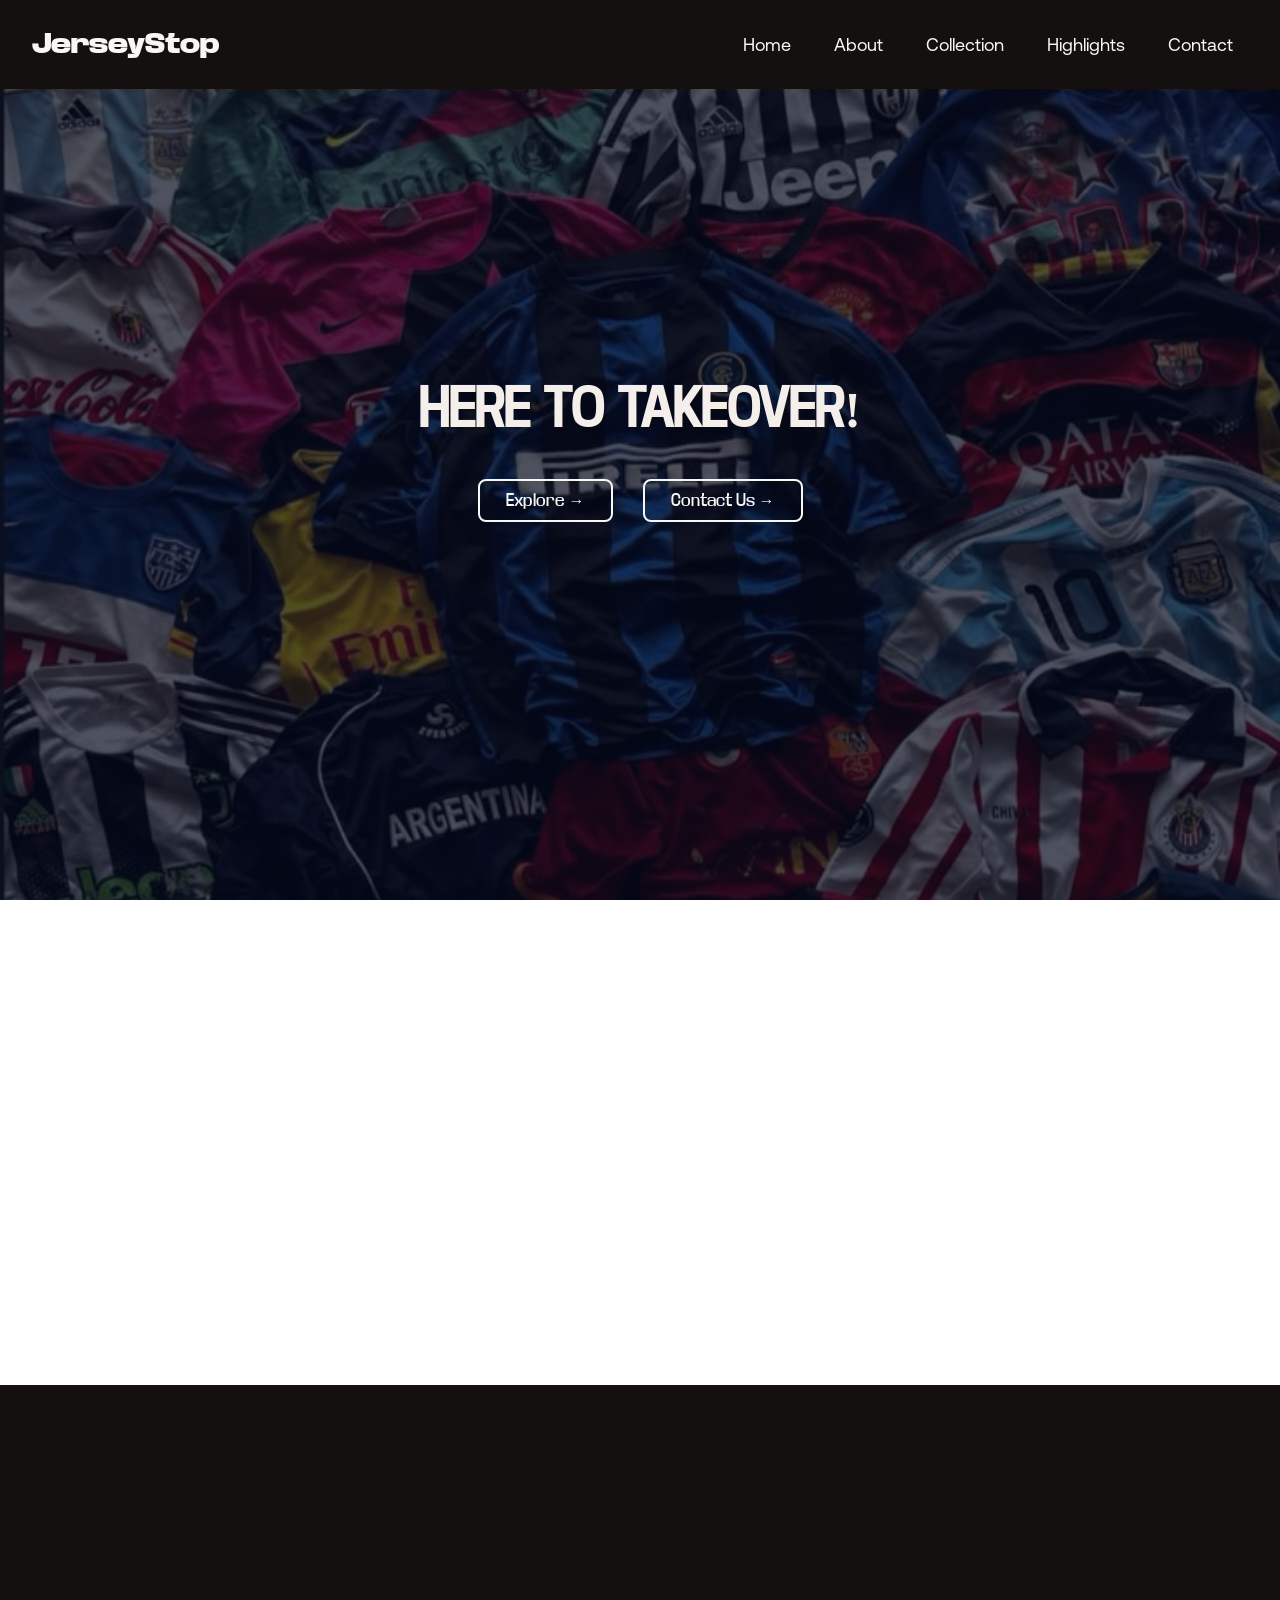
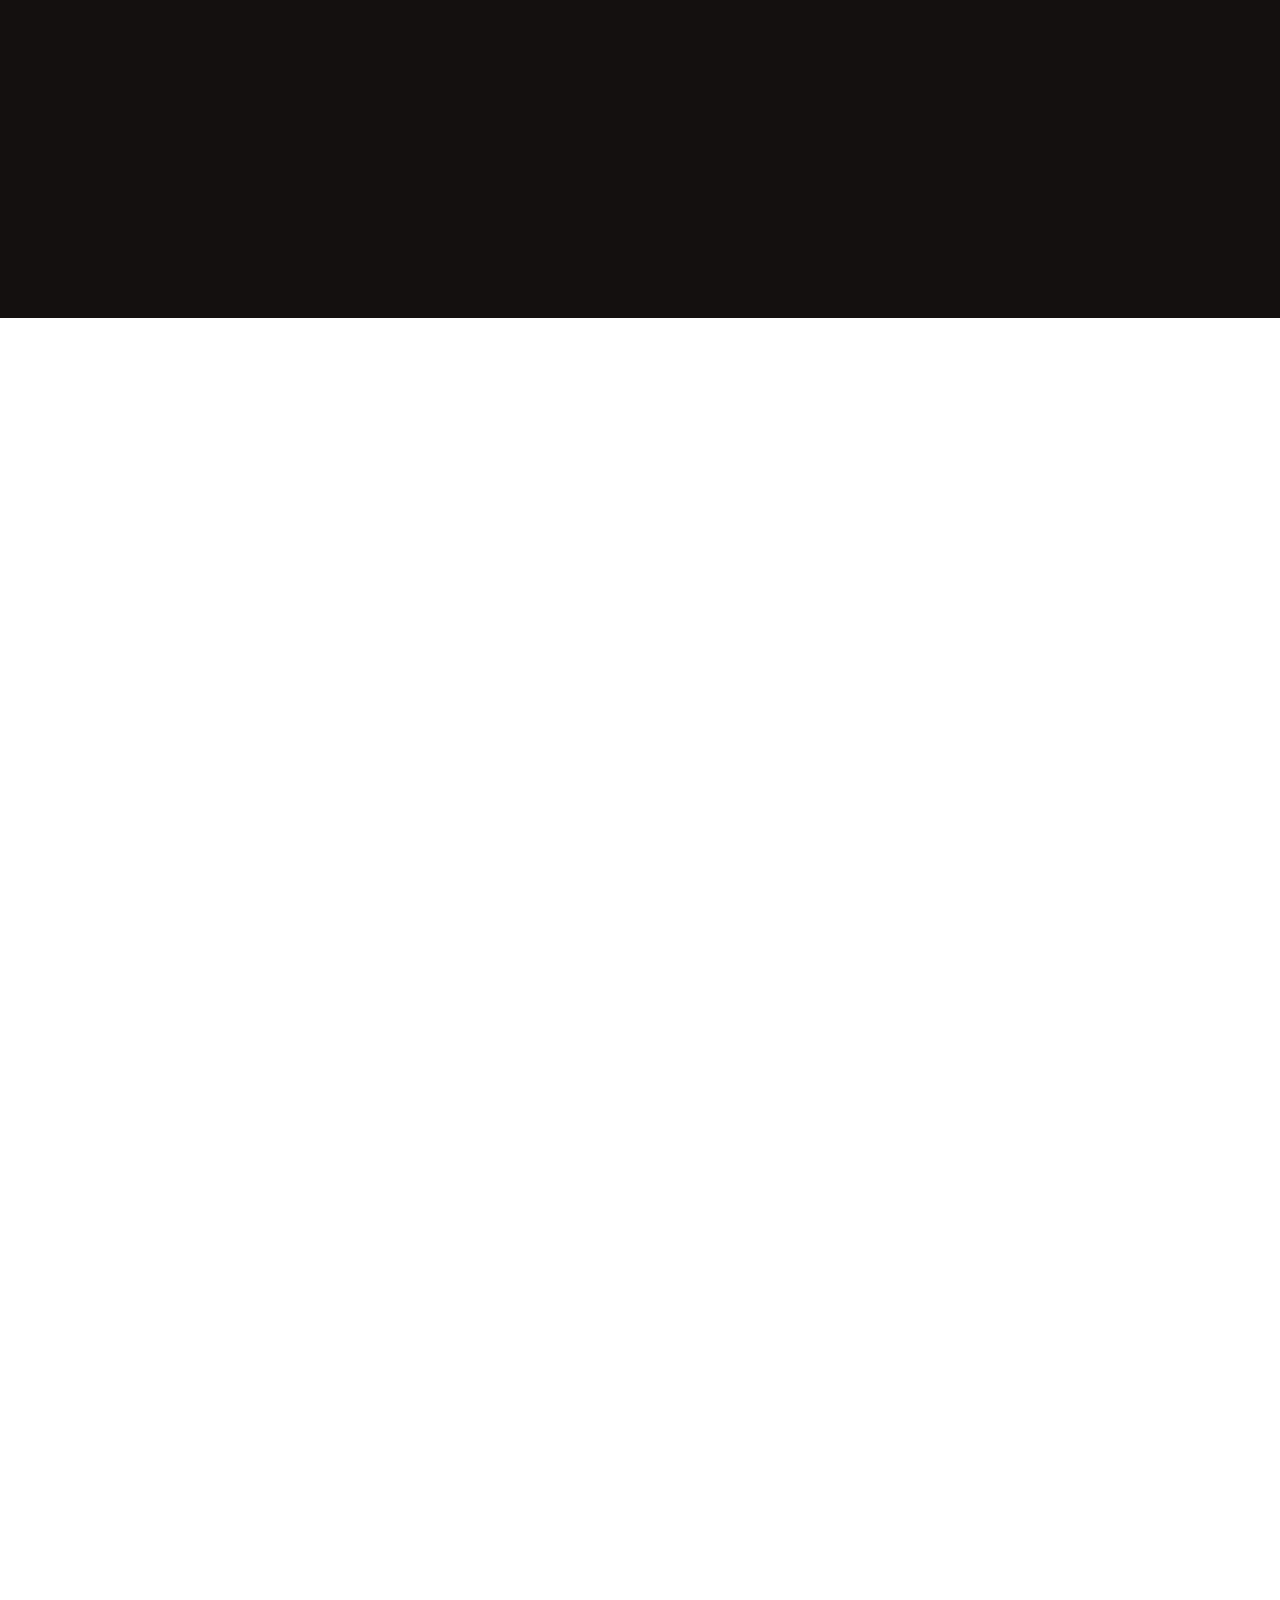
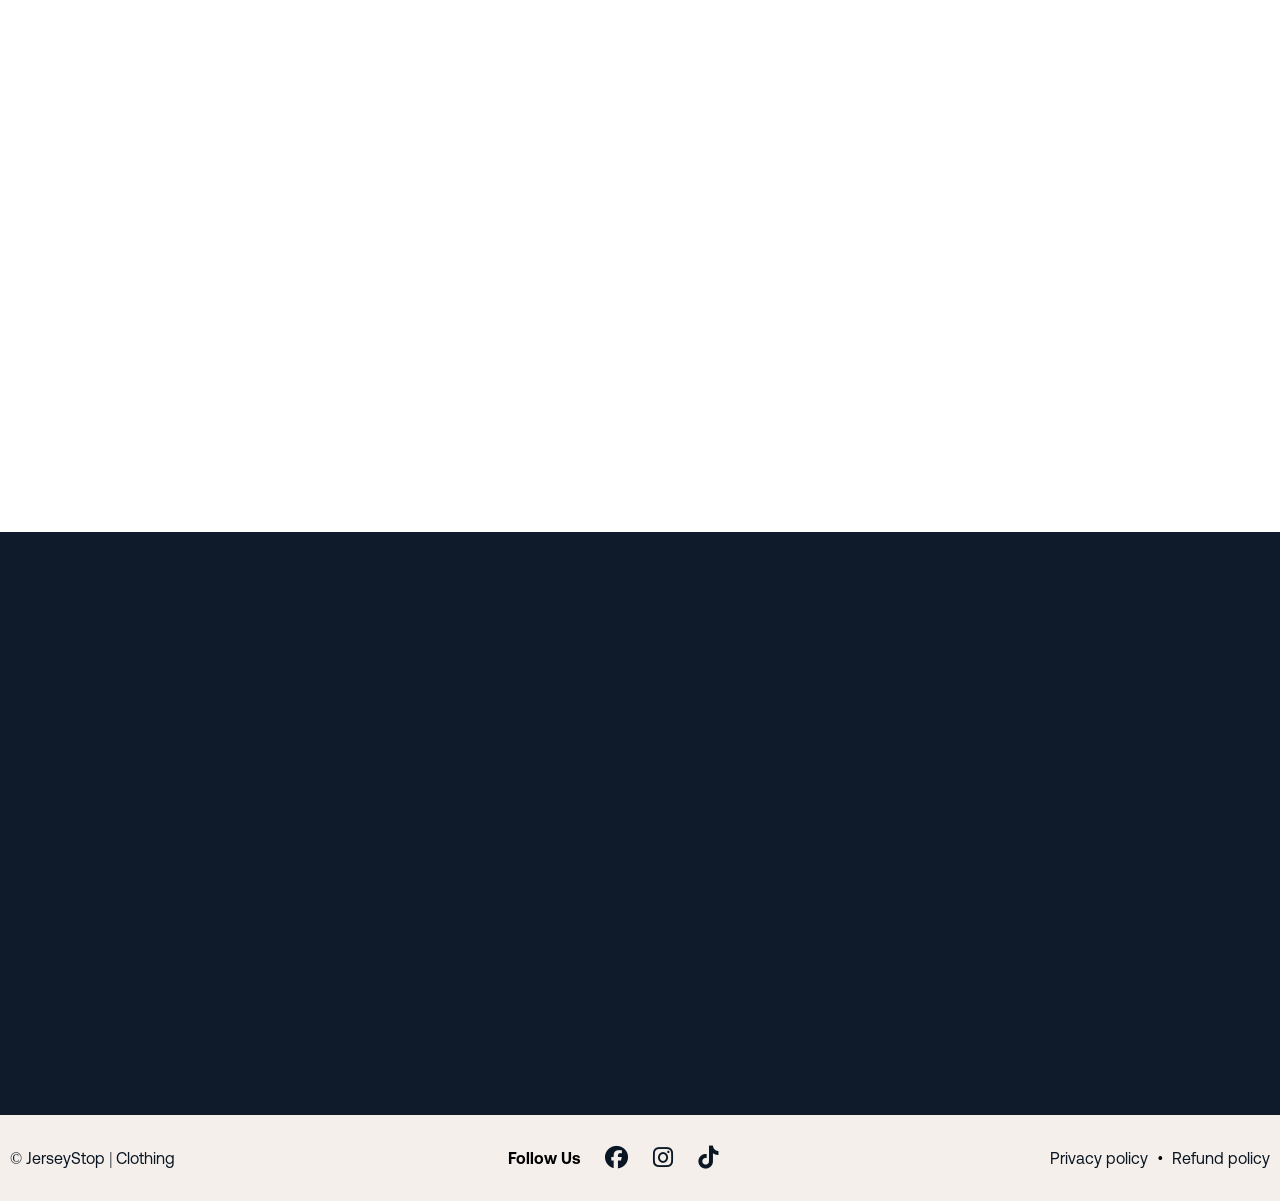
==== commit b0be0720: "Add files via upload" ====
--- a/index.html
+++ b/index.html
@@ -157,7 +157,7 @@
                     <a href="https://www.instagram.com/jerseystopnepal" target="_blank"> <img src="img/barca-uni-f.jpg" alt="" class="highlight-img"></a>
                     <h1 class="text">Barcelona <span>(Champions)</span></h1>
                     <p class="date">2009</p>
-                    <p class="price">Rs. 2500</p>
+                    <p class="price">Rs. 2700</p>
                 </div>
                 <div class="highlight-card">
                     <a href="https://www.instagram.com/jerseystopnepal" target="_blank"> <img src="img/bayern-f.jpg" alt="" class="highlight-img"></a>
@@ -199,19 +199,19 @@
                     <a href="https://www.instagram.com/jerseystopnepal" target="_blank"> <img src="img/real-wind.png" alt="" class="highlight-img" style="height: 250px;"></a>
                     <h1 class="text">Real-mardrid <span>(Windbreaker)</span></h1>
                     <p class="date">1995</p>
-                    <p class="price">Rs. 3000</p>
+                    <p class="price">Rs. 3200</p>
                 </div>
                 <div class="highlight-card">
                     <a href="https://www.instagram.com/jerseystopnepal" target="_blank"> <img src="img/milan-f.jpg" alt="" class="highlight-img"></a>
                     <h1 class="text">AC Milan</h1>
                     <p class="date">2006-07</p>
-                    <p class="price">Rs. 2500</p>
+                    <p class="price">Rs. 2700</p>
                 </div>
                 <div class="highlight-card">
                     <a href="https://www.instagram.com/jerseystopnepal" target="_blank"> <img src="img/mansc.jpg" alt="" class="highlight-img"></a>
                     <h1 class="text">Manchester United <span>(Final Ed)</span></h1>
                     <p class="date">2007-08</p>
-                    <p class="price">Rs. 2500</p>
+                    <p class="price">Rs. 2700</p>
                 </div>
                 <div class="highlight-card">
                     <a href="https://www.instagram.com/jerseystopnepal" target="_blank"> <img src="img/juve-f.jpg" alt="" class="highlight-img"></a>
@@ -238,6 +238,10 @@
                     <p class="price">Rs. 2500</p>
                 </div>
             </div>
+            <div class="btn-section">
+                <a href="https://www.instagram.com/jerseystopnepal" target="_blank" class="see-btn">See More</a>
+            </div>
+            
         </section>
 
         <!--Contact Section-->
@@ -317,5 +321,4 @@
 
     <script src="jersey.js"></script>
 </body>
-
-</html>
+</html>
--- a/jersey.css
+++ b/jersey.css
@@ -335,6 +335,14 @@
     font-size: 15px;
     margin: 5px 3px;
     color: rgb(43, 42, 42);
+}
+.highlight-section .btn-section{
+    margin-top: 20px;
+}
+.highlight-section .see-btn{
+    color: #14100f;
+    padding:0 30px;
+    font-size: 20px;
 }
 
 /*Contact Section*/
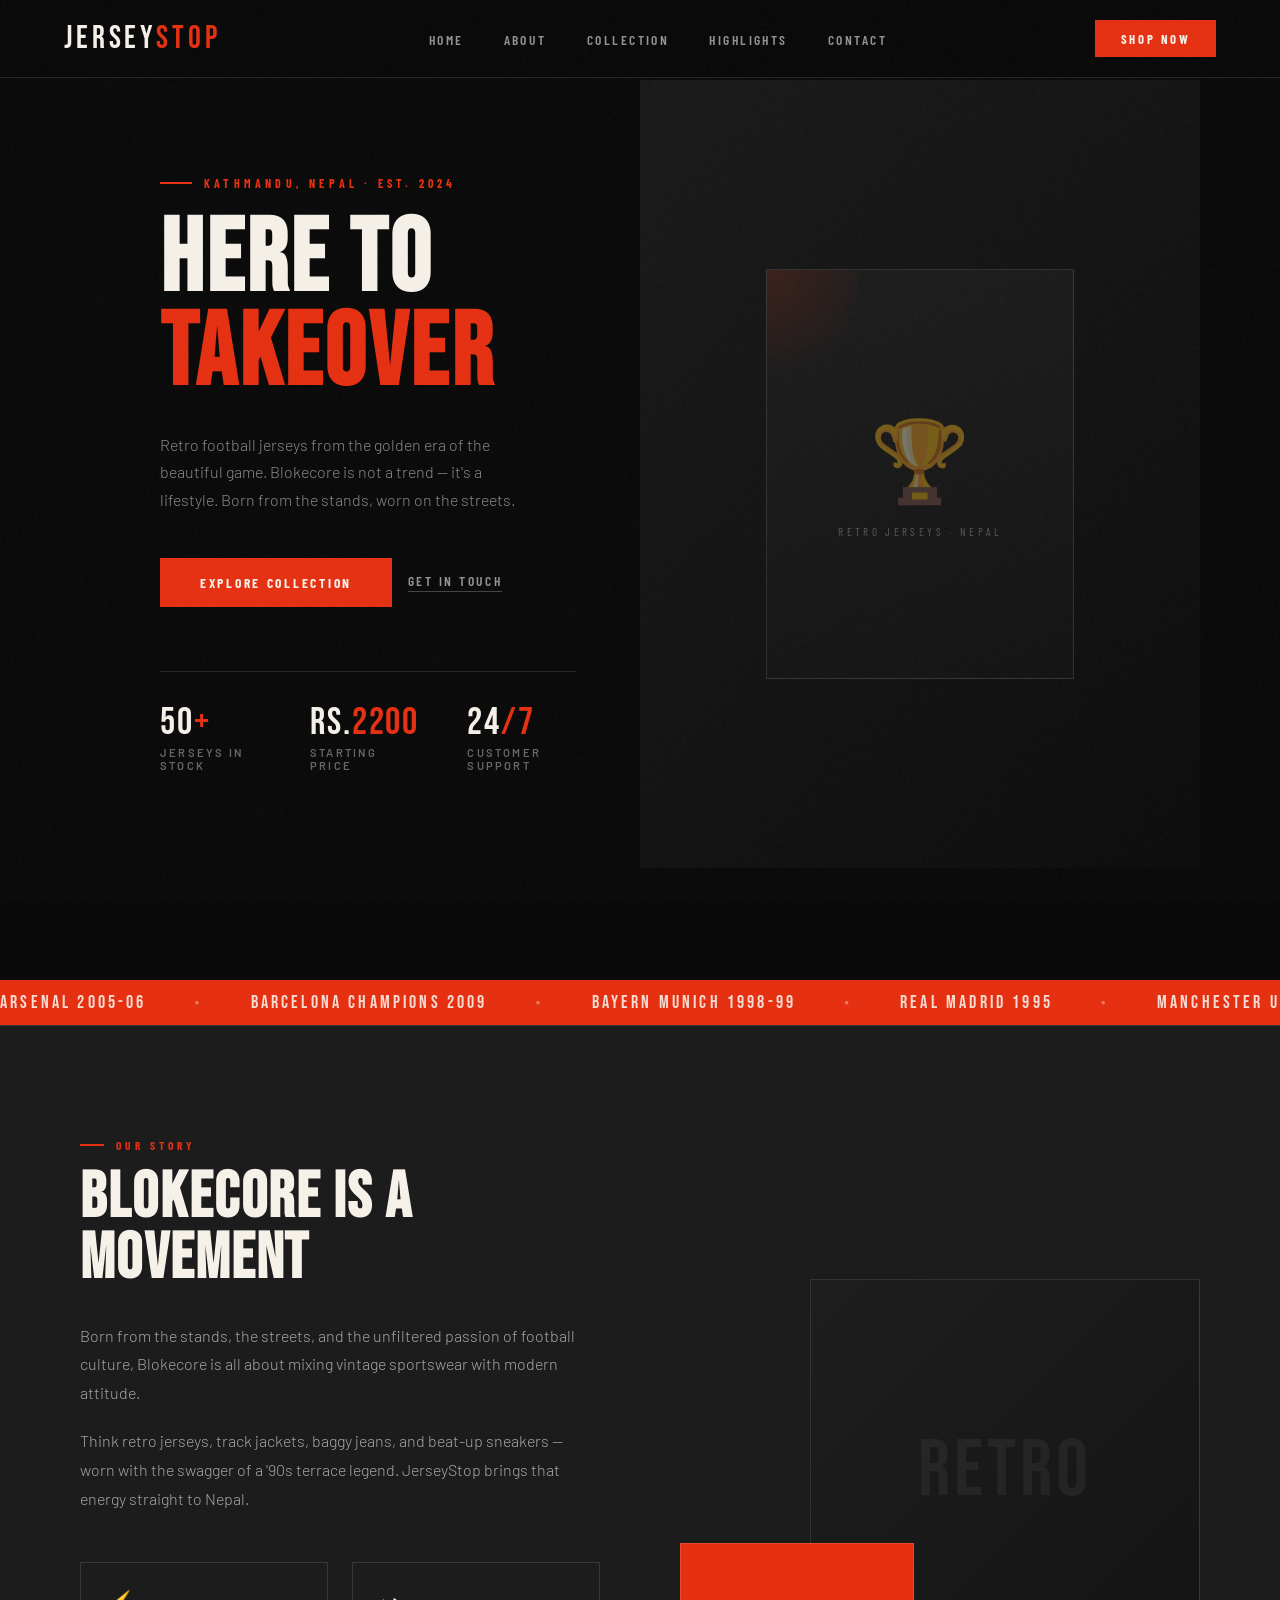
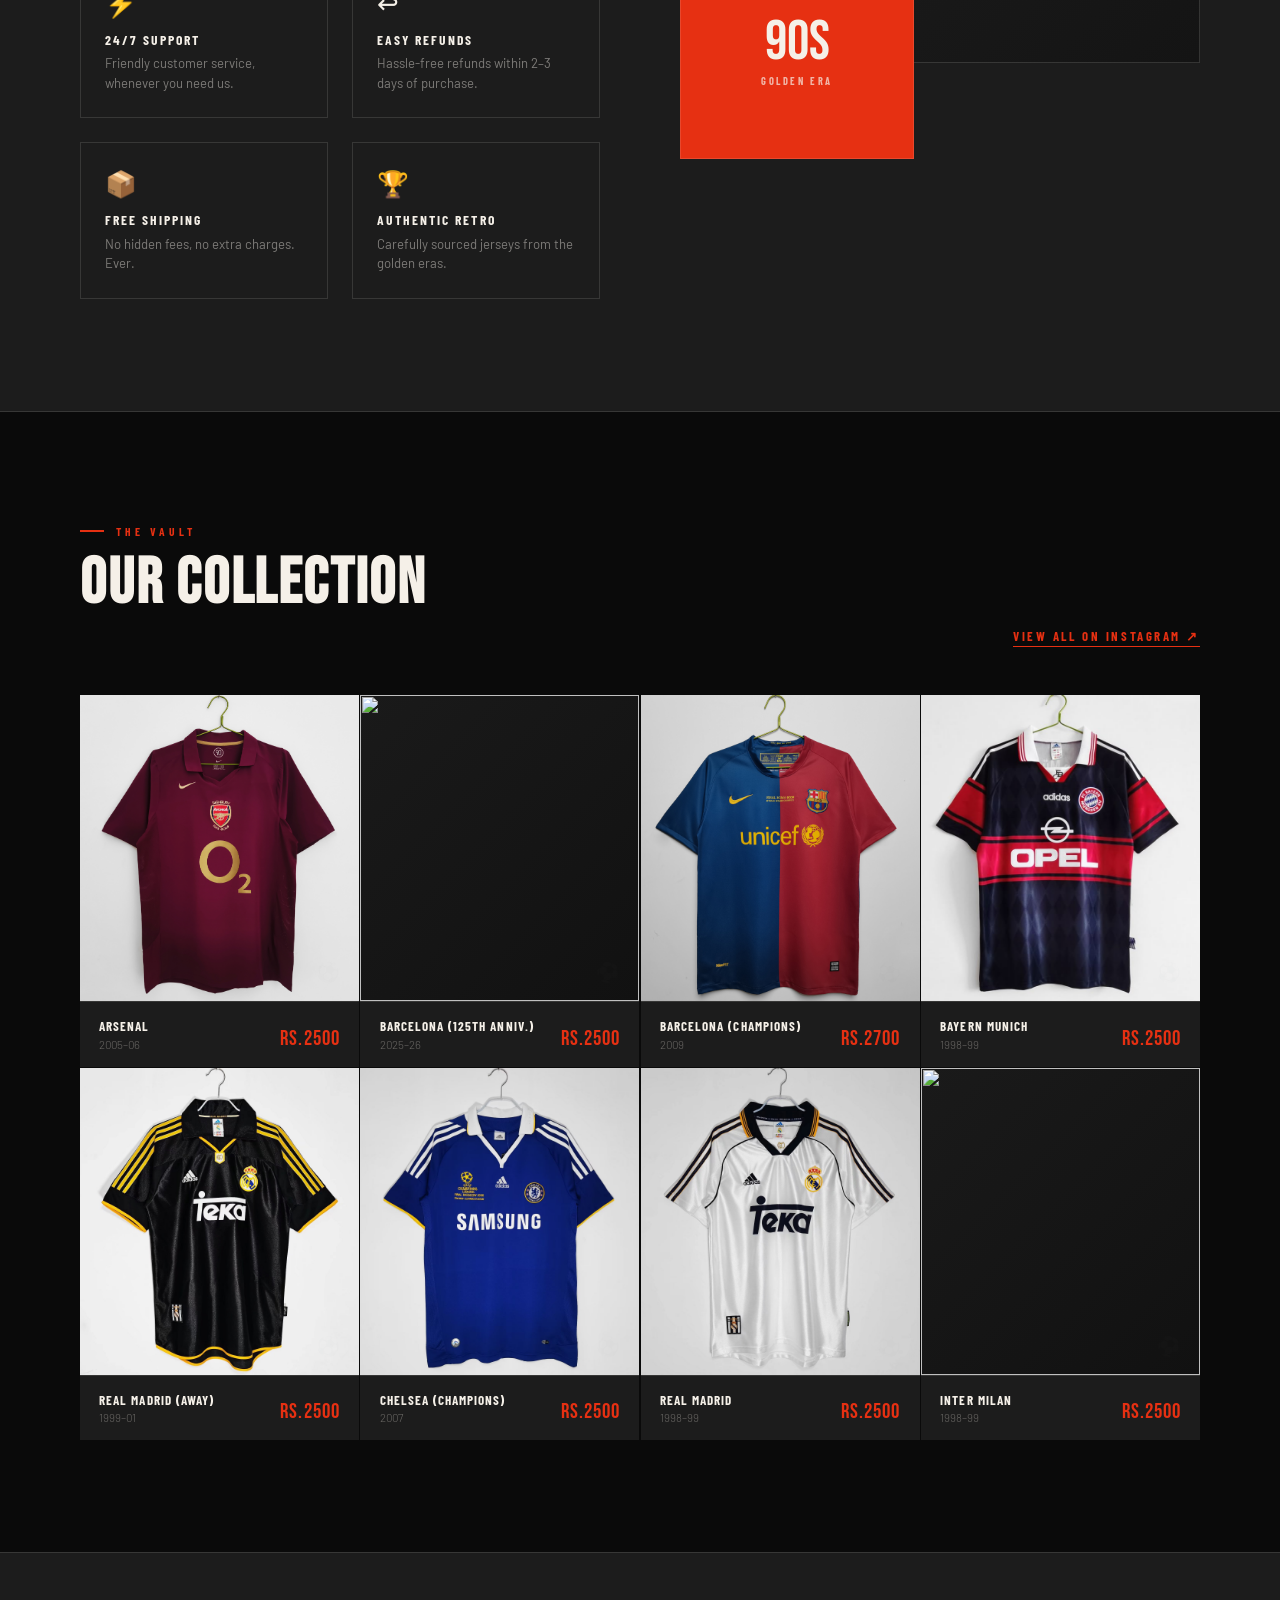
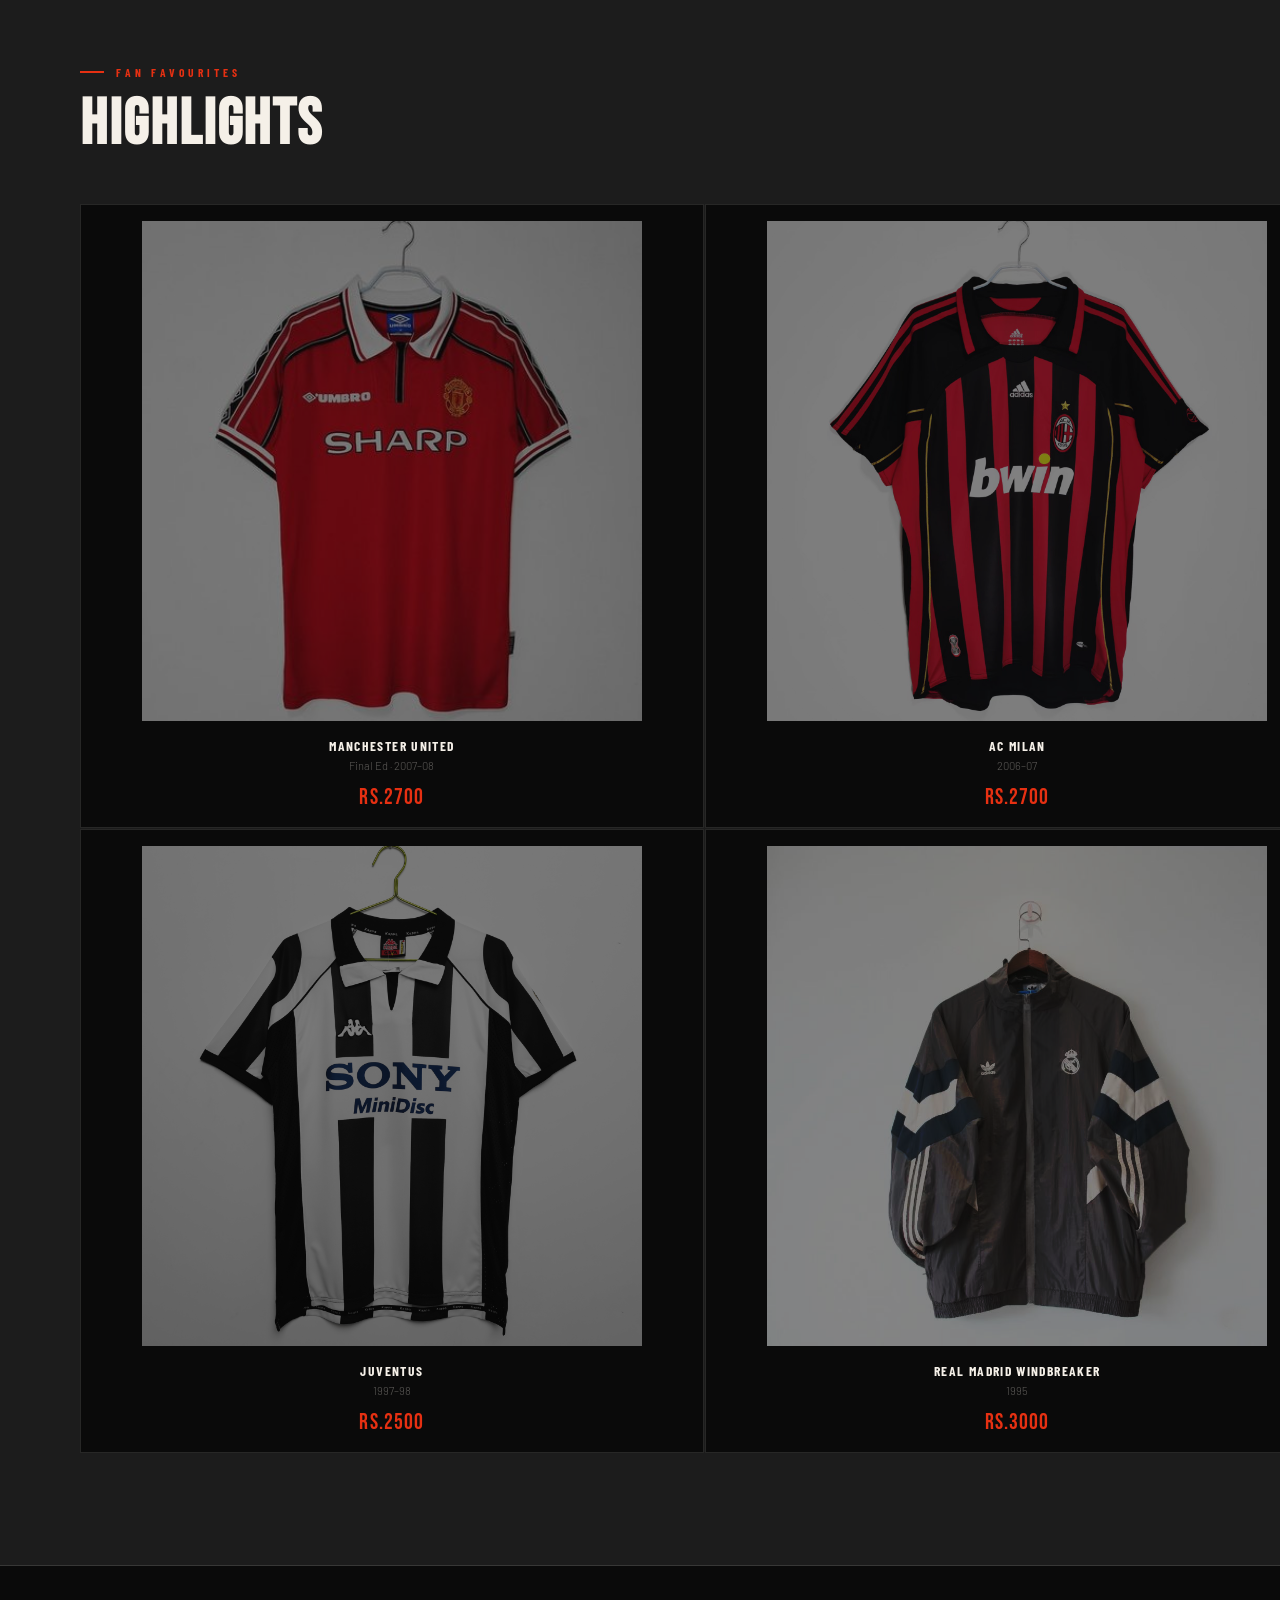
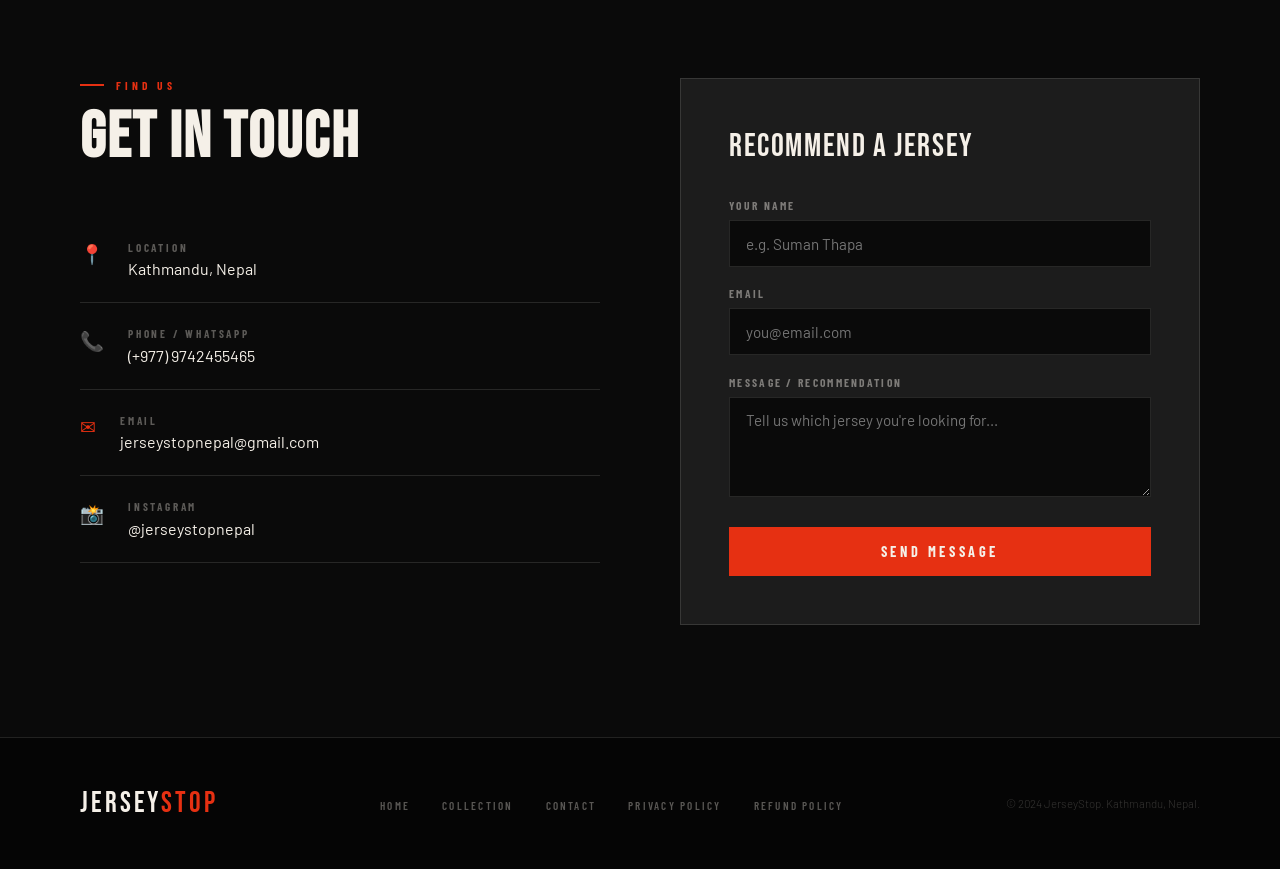
==== commit 1e2e6f77: "Add files via upload" ====
--- a/index.html
+++ b/index.html
@@ -1,324 +1,370 @@
 <!DOCTYPE html>
 <html lang="en">
 <head>
-    <meta name="google-site-verification" content="sWKTj63D5cuaptO3XmZBVikKBDWC5vwr2gw6O78M7HE" />
-    <meta charset="UTF-8">
-    <meta name="viewport" content="width=device-width, initial-scale=1.0">
-    <!--Basic SEO-->
-    <meta name="description" content="JerseyStop is your ultimate destination for retro football jerseys, blending vintage sportswear with modern street style. Explore our unique collection and embrace the blokecore fashion movement.">
-
-    <title>JerseyStop | Clothing </title>
-
-     <!--Links for Favicon icon-->
-     <link rel="icon" type="img/jpg" href="img/logo.jpg">
-
-    <!--Links for CSS files-->
-    <link rel="stylesheet" href="jersey.css">
-    <link rel="stylesheet" href="general.css">
-
-    <!--Link for icons-->
-    <link rel="stylesheet" href="https://cdnjs.cloudflare.com/ajax/libs/font-awesome/6.7.2/css/all.min.css">
+<meta name="google-site-verification" content="sWKTj63D5cuaptO3XmZBVikKBDWC5vwr2gw6O78M7HE" />
+<meta charset="UTF-8" />
+<meta name="viewport" content="width=device-width, initial-scale=1.0"/>
+<!--Basic SEO-->
+<meta name="description" content="JerseyStop is your ultimate destination for retro football jerseys, blending vintage sportswear with modern street style. Explore our unique collection and embrace the blokecore fashion movement.">
+
+<title>JerseyStop — Retro Football Jerseys</title>
+<link href="https://fonts.googleapis.com/css2?family=Bebas+Neue&family=Barlow+Condensed:wght@400;600;700&family=Barlow:wght@300;400;500&display=swap" rel="stylesheet"/>
+<link rel="stylesheet" href="jersey.css" />
+
+ <!--Links for Favicon icon-->
+  <link rel="icon" type="img/jpg" href="img/logo.jpg">
 </head>
 <body>
-    <!--Header-->
-    <header>
-        <nav class="nav-bar section-content">
-            <div class="logo-bar">
-               
-                <a href="#" class="nav-logo">
-                    <h2 class="logo-text">JerseyStop</h2>
-                </a>
-            </div>
-          
-            <ul class="nav-list">
-
-                <button id="menu-close-button" class="fas fa-times"></button>
-            
-                <li class="nav-item">
-                    <a href="#" class="nav-link">Home</a>
-                </li>
-                <li class="nav-item">
-                    <a href="#about" class="nav-link">About</a>
-                </li>
-                <li class="nav-item">
-                    <a href="#collection" class="nav-link">Collection</a>
-                </li>
-                <li class="nav-item">
-                    <a href="#highlights" class="nav-link">Highlights</a>
-                </li>
-                <li class="nav-item">
-                    <a href="#contact" class="nav-link">Contact</a>
-                </li>
-            </ul>
-
-            <button id="menu-open-button" class="fas fa-bars"></button>
-
-        </nav>
-    </header>
-
-    <main>
-        <!--Hero section-->
-        <section class="hero-section" >
-            <div class="section-content">
-                <div class="hero-detail animate">
-                    <h1 class="title">HERE TO TAKEOVER!</h1>
-                   
-                   <div class="buttons">
-                        <a href="#about" class="button explore">Explore &rarr;</a>
-
-                        <a href="#contact" class="button location">Contact Us &rarr;</a>
-                   </div>
-                </div>
-           
-                
-            </div>
-           
-        </section>
-        <!--Featured section-->
-        <section class="brand-section animated" id="about">
-            <h1 class="section-title"> 
-                Welcome To Our Store
-            </h1>
-            <div class="section-content">
-                    <div class="feature-details animated">
-                       
-                        <h1 class="title"> <span class="title-main">Blokecore:</span>The Raw,Rebellious Spirit of Football Meets Street Style</h1>
-                        
-                        <p class="description">Blokecore isn’t just a trend—it’s a movement.
-                            Born from the stands,the streets,and the unfiltered passion of football culture,this style is all about mixing vintage sportswear with modern attitude.
-                            Think retro jerseys,track jackets,baggy jeans,and beat-up sneakers—worn with the swagger of a ’90s terrace legend.
-                        </p> 
-                    </div>
-                    <div class="container animated">
-                        <div class="support-container">
-                            <img src="img/customer-support.png" alt="customer-support" class="support-icon">
-                            <h2 class="text">24 X 7 FREE SUPPORT</h2>
-                            <p class="text-supp">
-                                Friendly customer support available whenever you need help.
-                            </p>
-                        </div>
-
-                        <div class="support-container">
-                            <img src="img/product-return.png" alt="refund-policy" class="support-icon">
-                            <h2 class="text">REFUND THE PRODUCT</h2>
-                            <p class="text-supp">
-                                We offer refunds on products within 2–3 days of purchase.
-                        </div>
-
-                        <div class="support-container">
-                            <img src="img/fast-delivery.png" alt="free-delivery" class="support-icon">
-                            <h2 class="text">FREE SHIPPING </h2>
-                            <p class="text-supp">
-                                Enjoy free shipping—no extra charges, no hidden fees.
-                            </p>
-                        </div>
-                        
-                    </div>
-                
-            </div>
-        </section>
-
-        <!--Collection section-->
-        <section class="collection-section" id="collection">
-            <div class="section-content ">
-                <div class="collect-img-wrapper animated">
-                    <img src="img/col2.jpg" alt="collection" class="collect-img">
-                </div>
-
-                <div class="collection-detail animated">
-                    <h1 class="title"><span class="title-main">OUR</span> COLLECTION</h1>
-                    <p class="description">YOUR HUNT FOR RETRO JERSEY ENDS HERE!</p>
-                    <div class="buttons">
-                        <a href="collection.html" class="button">Shop Now</a>
-                    </div>
-                </div>
-            </div>
-            
-        </section>
-
-        <!--Highlights section-->
-        <section class="highlight-section animated" id="highlights">
-            <h1 class="section-title">Highlights</h1>
-            <div class="section-content">
-                
-                <div class="highlight-card">
-                 <a href="https://www.instagram.com/jerseystopnepal" target="_blank"><img src="img/ar-f.jpg" alt="" class="highlight-img"></a> 
-                    <h1 class="text">Arsenal</h1>
-                    <p class="date">2005-06</p>
-                    <p class="price">Rs. 2500</p>
-                </div>
-                <div class="highlight-card">
-                    <a href="https://www.instagram.com/jerseystopnepal" target="_blank"> <img src="img/barca-an.jpg" alt="" class="highlight-img"></a>
-                    <h1 class="text">Barcelona <span> (125th-Anniversary)</span></h1>
-                    <p class="date">2025-26</p>
-                    <p class="price">Rs. 2500</p>
-                </div>
-                <div class="highlight-card">
-                    <a href="https://www.instagram.com/jerseystopnepal" target="_blank"> <img src="img/barca-uni-f.jpg" alt="" class="highlight-img"></a>
-                    <h1 class="text">Barcelona <span>(Champions)</span></h1>
-                    <p class="date">2009</p>
-                    <p class="price">Rs. 2700</p>
-                </div>
-                <div class="highlight-card">
-                    <a href="https://www.instagram.com/jerseystopnepal" target="_blank"> <img src="img/bayern-f.jpg" alt="" class="highlight-img"></a>
-                    <h1 class="text">Bayern Munich</h1>
-                    <p class="date">1998-99</p>
-                    <p class="price">Rs. 2500</p>
-                </div>
-                <div class="highlight-card">
-                    <a href="https://www.instagram.com/jerseystopnepal" target="_blank"> <img src="img/bwin-away-f.jpg" alt="" class="highlight-img"></a>
-                    <h1 class="text">Real-mardrid <span>(Away)</span></h1>
-                    <p class="date">1999-01</p>
-                    <p class="price">Rs. 2500</p>
-                </div>
-                <div class="highlight-card">
-                    <a href="https://www.instagram.com/jerseystopnepal" target="_blank"> <img src="img/cheof.jpg" alt="" class="highlight-img"></a>
-                    <h1 class="text">Chelsea <span>(Champions)</span></h1>
-                    <p class="date">2007</p>
-                    <p class="price">Rs. 2500</p>
-                </div>
-                <div class="highlight-card">
-                    <a href="https://www.instagram.com/jerseystopnepal" target="_blank"> <img src="img/ieka-f.jpg" alt="" class="highlight-img"></a>
-                    <h1 class="text">Real-mardrid</h1>
-                    <p class="date">1998-99</p>
-                    <p class="price">Rs. 2500</p>
-                </div>
-                <div class="highlight-card">
-                    <a href="https://www.instagram.com/jerseystopnepal" target="_blank"> <img src="img/inter-f.jpg" alt="" class="highlight-img"></a>
-                    <h1 class="text">Inter Milan</h1>
-                    <p class="date">1998-99</p>
-                    <p class="price">Rs. 2500</p>
-                </div>
-                <div class="highlight-card">
-                    <a href="https://www.instagram.com/jerseystopnepal" target="_blank"> <img src="img/mansc-f.jpg" alt="" class="highlight-img"></a>
-                    <h1 class="text">Manchester United</h1>
-                    <p class="date">1998-99</p>
-                    <p class="price">Rs. 2500</p>
-                </div>
-                <div class="highlight-card">
-                    <a href="https://www.instagram.com/jerseystopnepal" target="_blank"> <img src="img/real-wind.png" alt="" class="highlight-img" style="height: 250px;"></a>
-                    <h1 class="text">Real-mardrid <span>(Windbreaker)</span></h1>
-                    <p class="date">1995</p>
-                    <p class="price">Rs. 3200</p>
-                </div>
-                <div class="highlight-card">
-                    <a href="https://www.instagram.com/jerseystopnepal" target="_blank"> <img src="img/milan-f.jpg" alt="" class="highlight-img"></a>
-                    <h1 class="text">AC Milan</h1>
-                    <p class="date">2006-07</p>
-                    <p class="price">Rs. 2700</p>
-                </div>
-                <div class="highlight-card">
-                    <a href="https://www.instagram.com/jerseystopnepal" target="_blank"> <img src="img/mansc.jpg" alt="" class="highlight-img"></a>
-                    <h1 class="text">Manchester United <span>(Final Ed)</span></h1>
-                    <p class="date">2007-08</p>
-                    <p class="price">Rs. 2700</p>
-                </div>
-                <div class="highlight-card">
-                    <a href="https://www.instagram.com/jerseystopnepal" target="_blank"> <img src="img/juve-f.jpg" alt="" class="highlight-img"></a>
-                    <h1 class="text">Juventus</h1>
-                    <p class="date">1997-98</p>
-                    <p class="price">Rs. 2500</p>
-                </div>
-                <div class="highlight-card">
-                    <a href="https://www.instagram.com/jerseystopnepal" target="_blank"> <img src="img/real-bwin-f.jpg" alt="" class="highlight-img"></a>
-                    <h1 class="text">Real-mardrid</h1>
-                    <p class="date">2011-12</p>
-                    <p class="price">Rs. 2500</p>
-                </div>
-                <div class="highlight-card">
-                    <a href="https://www.instagram.com/jerseystopnepal" target="_blank"> <img src="img/mexico-f.jpg" alt="" class="highlight-img"></a>
-                    <h1 class="text">Mexico</h1>
-                    <p class="date">1998</p>
-                    <p class="price">Rs. 2500</p>
-                </div>
-                <div class="highlight-card">
-                    <a href="https://www.instagram.com/jerseystopnepal" target="_blank"> <img src="img/coca.jpg" alt="" class="highlight-img"></a>
-                    <h1 class="text">Club America</h1>
-                    <p class="date">1995-96</p>
-                    <p class="price">Rs. 2500</p>
-                </div>
-            </div>
-            <div class="btn-section">
-                <a href="https://www.instagram.com/jerseystopnepal" target="_blank" class="see-btn">See More</a>
-            </div>
-            
-        </section>
-
-        <!--Contact Section-->
-        <section class="contact-section" id="contact">
-            <h1 class="section-title animated">Contact Us</h1>
-            <div class="section-content">
-                <div class="contact-details animated">
-                    <div class="contact-detail">
-                        <h1 class="title">Location</h1>
-                 
-                        <p class="description"><i class="fa-solid fa-location-crosshairs color"></i>
-                            Kathmandu, Nepal</p>
-                    </div>
-                
-                     <div class="contact-detail">
-                        <h1 class="title">Contact</h1>
-                   
-                        <p class="description"> <i class="fa-solid fa-phone color"></i>
-                            (+977) 9742455465</p>
-                    </div>
-                  
-                    <div class="contact-detail">
-                        <h1 class="title">Email</h1>
-                    
-                        <p class="description"><i class="fa-regular fa-envelope color"></i>
-                            jerseystopnepal@gmail.com</p>  
-                    </div>
-                   
-                </div>
-                
-                    <form action="https://api.web3forms.com/submit" method="POST" class="contact animated">
-                        <div class="contact-title">
-                            <h1 class="title">Recommend Us</h1>
-                        </div>
-                        <input type="hidden" name="access_key" value="63a28e8a-01ce-4e5b-a059-20dddae117db">
-
-                        <input type="text" name="name" placeholder="Your Name" class="contact-inputs" required>
-
-                        <input type="email" name="email" placeholder="Your Email" class="contact-inputs" required>
-
-                       <textarea name="message" placeholder="Give Us Your Recommend Jersey's Full Details" class="contact-inputs" required></textarea>
-
-                       <button type="submit" class="submit-btn">Submit</button>
-                    </form>
-               
-            </div>
-        </section>
-
-        <!--Footer Section-->
-        <footer class="footer-section">
-           <div class="section-content">
-            <p class="copyright-text"> &#169; JerseyStop | Clothing</p>
-            
-            <div class="social-link-list">
-                <p class="text">Follow Us</p>
-                <a href="https://www.facebook.com/profile.php?id=61565590057423" class="social-link" target="_blank">
-                    <i class="fa-brands fa-facebook"></i>
-                </a>
-                <a href="https://www.instagram.com/jerseystopnepal" class="social-link" target="_blank">
-                    <i class="fa-brands fa-instagram"></i>
-                </a>
-                <a href="https://www.tiktok.com/@jerseystopnepal" class="social-link" target="_blank">
-                    <i class="fa-brands fa-tiktok"></i>
-                </a>
-               </div>
-
-               <p class="policy-text">
-                <a href="#" class="policy-link">Privacy policy</a>
-                <span class="separator">&bull;</span>
-                <a href="#" class="policy-link">Refund policy</a>
-               </p>
-
-           </div>
-          
-        </footer>
-    </main>
-
-    <script src="jersey.js"></script>
+
+<!-- MOBILE DRAWER -->
+<div class="mobile-drawer" id="mobileDrawer">
+  <a href="#home" onclick="closeDrawer()">Home</a>
+  <a href="#about" onclick="closeDrawer()">About</a>
+  <a href="#collection" onclick="closeDrawer()">Collection</a>
+  <a href="#highlights" onclick="closeDrawer()">Highlights</a>
+  <a href="#contact" onclick="closeDrawer()">Contact</a>
+  <a href="https://www.instagram.com/jerseystopnepal" class="drawer-cta" target="_blank">Shop Now ↗</a>
+</div>
+
+<!-- NAV -->
+<nav>
+  <a href="#home" class="logo">Jersey<span>Stop</span></a>
+  <ul class="nav-links">
+    <li><a href="#home">Home</a></li>
+    <li><a href="#about">About</a></li>
+    <li><a href="#collection">Collection</a></li>
+    <li><a href="#highlights">Highlights</a></li>
+    <li><a href="#contact">Contact</a></li>
+  </ul>
+  <a href="https://www.instagram.com/jerseystopnepal" class="nav-cta" target="_blank">Shop Now</a>
+  <button class="nav-hamburger" id="hamburger" aria-label="Open menu" onclick="toggleDrawer()">
+    <span></span><span></span><span></span>
+  </button>
+</nav>
+
+<!-- HERO -->
+<section id="home">
+  <div class="hero-left">
+    <div class="hero-tag">Kathmandu, Nepal · Est. 2024</div>
+    <h1 class="hero-h1">
+      HERE TO
+      <span class="accent">TAKE&shy;OVER</span>
+    </h1>
+    <p class="hero-sub">
+      Retro football jerseys from the golden era of the beautiful game.
+      Blokecore is not a trend — it's a lifestyle. Born from the stands, worn on the streets.
+    </p>
+    <div class="hero-actions">
+      <a href="#collection" class="btn-primary">Explore Collection</a>
+      <a href="#contact" class="btn-ghost">Get in Touch</a>
+    </div>
+    <div class="hero-stats">
+      <div>
+        <div class="stat-num">50<span>+</span></div>
+        <div class="stat-label">Jerseys In Stock</div>
+      </div>
+      <div>
+        <div class="stat-num">Rs.<span>2200</span></div>
+        <div class="stat-label">Starting Price</div>
+      </div>
+      <div>
+        <div class="stat-num">24<span>/7</span></div>
+        <div class="stat-label">Customer Support</div>
+      </div>
+    </div>
+  </div>
+  <div class="hero-right">
+    <div class="hero-img-wrap">
+      <div class="hero-jersey-placeholder">
+        <div class="jersey-icon">🏆</div>
+        <div class="jersey-caption">Retro Jerseys · Nepal</div>
+      </div>
+    </div>
+  </div>
+</section>
+
+<!-- MARQUEE -->
+<div class="marquee-wrap">
+  <div class="marquee-track">
+    <div class="marquee-item">Arsenal 2005-06</div>
+    <div class="marquee-item">Barcelona Champions 2009</div>
+    <div class="marquee-item">Bayern Munich 1998-99</div>
+    <div class="marquee-item">Real Madrid 1995</div>
+    <div class="marquee-item">Manchester United 1998-99</div>
+    <div class="marquee-item">AC Milan 2006-07</div>
+    <div class="marquee-item">Juventus 1997-98</div>
+    <div class="marquee-item">Inter Milan 1998-99</div>
+    <div class="marquee-item">Mexico 1998</div>
+    <div class="marquee-item">Club America 1995-96</div>
+    <!-- Duplicate for seamless loop -->
+    <div class="marquee-item">Arsenal 2005-06</div>
+    <div class="marquee-item">Barcelona Champions 2009</div>
+    <div class="marquee-item">Bayern Munich 1998-99</div>
+    <div class="marquee-item">Real Madrid 1995</div>
+    <div class="marquee-item">Manchester United 1998-99</div>
+    <div class="marquee-item">AC Milan 2006-07</div>
+    <div class="marquee-item">Juventus 1997-98</div>
+    <div class="marquee-item">Inter Milan 1998-99</div>
+    <div class="marquee-item">Mexico 1998</div>
+    <div class="marquee-item">Club America 1995-96</div>
+  </div>
+</div>
+
+<!-- ABOUT -->
+<section id="about">
+  <div class="about-text">
+    <div class="section-tag">Our Story</div>
+    <h2 class="section-h2">BLOKECORE IS A MOVEMENT</h2>
+    <p>Born from the stands, the streets, and the unfiltered passion of football culture, Blokecore is all about mixing vintage sportswear with modern attitude.</p>
+    <p>Think retro jerseys, track jackets, baggy jeans, and beat-up sneakers — worn with the swagger of a '90s terrace legend. JerseyStop brings that energy straight to Nepal.</p>
+    <div class="about-features">
+      <div class="feature-card">
+        <div class="feature-icon">⚡</div>
+        <div class="feature-title">24/7 Support</div>
+        <div class="feature-desc">Friendly customer service, whenever you need us.</div>
+      </div>
+      <div class="feature-card">
+        <div class="feature-icon">↩</div>
+        <div class="feature-title">Easy Refunds</div>
+        <div class="feature-desc">Hassle-free refunds within 2–3 days of purchase.</div>
+      </div>
+      <div class="feature-card">
+        <div class="feature-icon">📦</div>
+        <div class="feature-title">Free Shipping</div>
+        <div class="feature-desc">No hidden fees, no extra charges. Ever.</div>
+      </div>
+      <div class="feature-card">
+        <div class="feature-icon">🏆</div>
+        <div class="feature-title">Authentic Retro</div>
+        <div class="feature-desc">Carefully sourced jerseys from the golden eras.</div>
+      </div>
+    </div>
+  </div>
+  <div class="about-visual">
+    <div class="about-block big">RETRO</div>
+    <div class="about-block small">
+      <div class="big-num">90s</div>
+      <div class="small-lbl">Golden Era</div>
+    </div>
+  </div>
+</section>
+
+<!-- COLLECTION -->
+<section id="collection">
+  <div class="collection-header">
+    <div>
+      <div class="section-tag">The Vault</div>
+      <h2 class="section-h2">OUR COLLECTION</h2>
+    </div>
+    <a href="https://www.instagram.com/jerseystopnepal" class="see-more" target="_blank">View All on Instagram ↗</a>
+  </div>
+  <div class="jersey-grid">
+    <!-- Row 1 -->
+    <div class="jersey-card">
+      <div class="jersey-img-area"><img src="img/ar-f.jpg" alt=""></div>
+      <div class="jersey-overlay"><div class="overlay-btn">Inquire</div></div>
+      <div class="jersey-info">
+        <div>
+          <div class="jersey-name">Arsenal</div>
+          <div class="jersey-year">2005–06</div>
+        </div>
+        <div class="jersey-price">Rs.2500</div>
+      </div>
+    </div>
+    <div class="jersey-card">
+      <div class="jersey-img-area"><img src="img/barca-an.jpg" alt=""></div>
+      <div class="jersey-overlay"><div class="overlay-btn">Inquire</div></div>
+      <div class="jersey-info">
+        <div>
+          <div class="jersey-name">Barcelona (125th Anniv.)</div>
+          <div class="jersey-year">2025–26</div>
+        </div>
+        <div class="jersey-price">Rs.2500</div>
+      </div>
+    </div>
+    <div class="jersey-card">
+      <div class="jersey-img-area"><img src="img/barca-uni-f.jpg" alt=""></div>
+      <div class="jersey-overlay"><div class="overlay-btn">Inquire</div></div>
+      <div class="jersey-info">
+        <div>
+          <div class="jersey-name">Barcelona (Champions)</div>
+          <div class="jersey-year">2009</div>
+        </div>
+        <div class="jersey-price">Rs.2700</div>
+      </div>
+    </div>
+    <div class="jersey-card">
+      <div class="jersey-img-area"><img src="img/bayern-f.jpg" alt=""></div>
+      <div class="jersey-overlay"><div class="overlay-btn">Inquire</div></div>
+      <div class="jersey-info">
+        <div>
+          <div class="jersey-name">Bayern Munich</div>
+          <div class="jersey-year">1998–99</div>
+        </div>
+        <div class="jersey-price">Rs.2500</div>
+      </div>
+    </div>
+    <!-- Row 2 -->
+    <div class="jersey-card">
+      <div class="jersey-img-area"><img src="img/bwin-away-f.jpg" alt=""></div>
+      <div class="jersey-overlay"><div class="overlay-btn">Inquire</div></div>
+      <div class="jersey-info">
+        <div>
+          <div class="jersey-name">Real Madrid (Away)</div>
+          <div class="jersey-year">1999–01</div>
+        </div>
+        <div class="jersey-price">Rs.2500</div>
+      </div>
+    </div>
+    <div class="jersey-card">
+      <div class="jersey-img-area"><img src="img/cheof.jpg"></div>
+      <div class="jersey-overlay"><div class="overlay-btn">Inquire</div></div>
+      <div class="jersey-info">
+        <div>
+          <div class="jersey-name">Chelsea (Champions)</div>
+          <div class="jersey-year">2007</div>
+        </div>
+        <div class="jersey-price">Rs.2500</div>
+      </div>
+    </div>
+    <div class="jersey-card">
+      <div class="jersey-img-area"><img src="img/ieka-f.jpg"></div>
+      <div class="jersey-overlay"><div class="overlay-btn">Inquire</div></div>
+      <div class="jersey-info">
+        <div>
+          <div class="jersey-name">Real Madrid</div>
+          <div class="jersey-year">1998–99</div>
+        </div>
+        <div class="jersey-price">Rs.2500</div>
+      </div>
+    </div>
+    <div class="jersey-card">
+      <div class="jersey-img-area"><img src="img/interm-f.jpg"></div>
+      <div class="jersey-overlay"><div class="overlay-btn">Inquire</div></div>
+      <div class="jersey-info">
+        <div>
+          <div class="jersey-name">Inter Milan</div>
+          <div class="jersey-year">1998–99</div>
+        </div>
+        <div class="jersey-price">Rs.2500</div>
+      </div>
+    </div>
+  </div>
+</section>
+
+<!-- HIGHLIGHTS -->
+<section id="highlights">
+  <div class="section-tag">Fan Favourites</div>
+  <h2 class="section-h2">HIGHLIGHTS</h2>
+  <div class="highlights-grid">
+    <div class="highlight-card">
+      <div class="hc-icon"><img src="img/mansc-f.jpg" alt=""></div>
+      <div class="hc-name">Manchester United</div>
+      <div class="hc-year">Final Ed · 2007–08</div>
+      <div class="hc-price">Rs.2700</div>
+    </div>
+    <div class="highlight-card">
+      <div class="hc-icon"><img src="img/milan-f.jpg" alt=""></div>
+      <div class="hc-name">AC Milan</div>
+      <div class="hc-year">2006–07</div>
+      <div class="hc-price">Rs.2700</div>
+    </div>
+    <div class="highlight-card">
+      <div class="hc-icon"><img src="img/juve-f.jpg" alt=""></div>
+      <div class="hc-name">Juventus</div>
+      <div class="hc-year">1997–98</div>
+      <div class="hc-price">Rs.2500</div>
+    </div>
+    <div class="highlight-card">
+      <div class="hc-icon"><img src="img/real-wind.png" alt=""></div>
+      <div class="hc-name">Real Madrid Windbreaker</div>
+      <div class="hc-year">1995</div>
+      <div class="hc-price">Rs.3000</div>
+    </div>
+  </div>
+</section>
+
+<!-- CONTACT -->
+<section id="contact">
+  <div>
+    <div class="section-tag">Find Us</div>
+    <h2 class="section-h2">GET IN TOUCH</h2>
+    <div class="contact-info">
+      <div class="contact-item">
+        <div class="contact-icon">📍</div>
+        <div>
+          <div class="contact-label">Location</div>
+          <div class="contact-value">Kathmandu, Nepal</div>
+        </div>
+      </div>
+      <div class="contact-item">
+        <div class="contact-icon">📞</div>
+        <div>
+          <div class="contact-label">Phone / WhatsApp</div>
+          <div class="contact-value">(+977) 9742455465</div>
+        </div>
+      </div>
+      <div class="contact-item">
+        <div class="contact-icon">✉</div>
+        <div>
+          <div class="contact-label">Email</div>
+          <div class="contact-value">jerseystopnepal@gmail.com</div>
+        </div>
+      </div>
+      <div class="contact-item">
+        <div class="contact-icon">📸</div>
+        <div>
+          <div class="contact-label">Instagram</div>
+          <div class="contact-value">@jerseystopnepal</div>
+        </div>
+      </div>
+    </div>
+  </div>
+  <div class="contact-form">
+
+   <form action="https://api.web3forms.com/submit" method="POST">
+  
+  <input type="hidden" name="access_key" value="63a28e8a-01ce-4e5b-a059-20dddae117db">
+
+  <div class="form-title">Recommend a Jersey</div>
+
+  <div class="form-group">
+    <label class="form-label">Your Name</label>
+    <input type="text" name="name" class="form-input" placeholder="e.g. Suman Thapa" required>
+  </div>
+
+  <div class="form-group">
+    <label class="form-label">Email</label>
+    <input type="email" name="email" class="form-input" placeholder="you@email.com" required>
+  </div>
+
+  <div class="form-group">
+    <label class="form-label">Message / Recommendation</label>
+    <textarea name="message" class="form-textarea" placeholder="Tell us which jersey you're looking for..." required></textarea>
+  </div>
+
+  <button type="submit" class="form-submit">Send Message</button>
+
+</form>
+
+  </div>
+</section>
+
+<!-- FOOTER -->
+<footer>
+  <a href="#home" class="footer-logo">Jersey<span>Stop</span></a>
+  <ul class="footer-links">
+    <li><a href="#home">Home</a></li>
+    <li><a href="#collection">Collection</a></li>
+    <li><a href="#contact">Contact</a></li>
+    <li><a href="#">Privacy Policy</a></li>
+    <li><a href="#">Refund Policy</a></li>
+  </ul>
+  <div class="footer-copy">© 2024 JerseyStop. Kathmandu, Nepal.</div>
+</footer>
+
+<script src="jersey.js">
+
+</script>
 </body>
-</html>+</html>
--- a/jersey.css
+++ b/jersey.css
@@ -1,777 +1,902 @@
-header{
-    width: 100%;
-    z-index: 5;
-    position: fixed; /* to make the header fixed */
-    background-color: #14100f;
-}
-
-header .nav-bar{
-
+:root {
+    --black: #0a0a0a;
+    --white: #f5f0e8;
+    --red: #e63012;
+    --green: #1a7a3c;
+    --gold: #d4a017;
+    --mid: #1c1c1c;
+    --border: rgba(245,240,232,0.12);
+  }
+
+  *, *::before, *::after { margin: 0; padding: 0; box-sizing: border-box; }
+
+  html { scroll-behavior: smooth; }
+
+  body {
+    background: var(--black);
+    color: var(--white);
+    font-family: 'Barlow', sans-serif;
+    overflow-x: hidden;
+  }
+
+  /* NOISE TEXTURE */
+  body::before {
+    content: '';
+    position: fixed; inset: 0;
+    background-image: url("data:image/svg+xml,%3Csvg viewBox='0 0 256 256' xmlns='http://www.w3.org/2000/svg'%3E%3Cfilter id='noise'%3E%3CfeTurbulence type='fractalNoise' baseFrequency='0.9' numOctaves='4' stitchTiles='stitch'/%3E%3C/filter%3E%3Crect width='100%25' height='100%25' filter='url(%23noise)' opacity='1'/%3E%3C/svg%3E");
+    opacity: 0.025;
+    pointer-events: none;
+    z-index: 9999;
+  }
+
+  /* NAV */
+  nav {
+    position: fixed; top: 0; left: 0; right: 0; z-index: 100;
+    display: flex; align-items: center; justify-content: space-between;
+    padding: 1.2rem 4rem;
+    background: rgba(10,10,10,0.85);
+    backdrop-filter: blur(12px);
+    border-bottom: 1px solid var(--border);
+  }
+
+  .logo {
+    font-family: 'Bebas Neue', sans-serif;
+    font-size: 2rem;
+    letter-spacing: 0.12em;
+    color: var(--white);
+    text-decoration: none;
+  }
+  .logo span { color: var(--red); }
+
+  .nav-links {
+    display: flex; gap: 2.5rem; list-style: none;
+  }
+  .nav-links a {
+    font-family: 'Barlow Condensed', sans-serif;
+    font-size: 0.85rem;
+    font-weight: 600;
+    letter-spacing: 0.18em;
+    text-transform: uppercase;
+    color: rgba(245,240,232,0.6);
+    text-decoration: none;
+    transition: color 0.2s;
+  }
+  .nav-links a:hover { color: var(--white); }
+
+  .nav-cta {
+    font-family: 'Barlow Condensed', sans-serif;
+    font-size: 0.8rem;
+    font-weight: 700;
+    letter-spacing: 0.2em;
+    text-transform: uppercase;
+    background: var(--red);
+    color: var(--white);
+    border: none;
+    padding: 0.65rem 1.6rem;
+    cursor: pointer;
+    transition: background 0.2s;
+    text-decoration: none;
+  }
+  .nav-cta:hover { background: #c2250e; }
+
+  /* HERO */
+  #home {
+    min-height: 100vh;
+    display: grid;
+    grid-template-columns: 1fr 1fr;
+    padding-top: 80px;
+    position: relative;
+    overflow: hidden;
+  }
+
+  .hero-left {
     display: flex;
-    align-items: center;
-    justify-content: space-between;
-    padding: 32px;
-}
-.nav-bar .logo-bar{
-    display: flex;
-    align-items: center;
-    
-}
-.nav-bar .logo-bar .logo-text{
+    flex-direction: column;
+    justify-content: center;
+    padding: 6rem 4rem 6rem 5rem;
+    position: relative;
+    z-index: 2;
+  }
+
+  .hero-tag {
+    font-family: 'Barlow Condensed', sans-serif;
+    font-size: 0.75rem;
+    font-weight: 700;
+    letter-spacing: 0.35em;
+    text-transform: uppercase;
+    color: var(--red);
+    margin-bottom: 1.5rem;
+    display: flex; align-items: center; gap: 0.75rem;
+  }
+  .hero-tag::before {
+    content: '';
+    display: inline-block;
+    width: 2rem; height: 2px;
+    background: var(--red);
+  }
+
+  .hero-h1 {
+    font-family: 'Bebas Neue', sans-serif;
+    font-size: clamp(5rem, 8vw, 9rem);
+    line-height: 0.92;
+    letter-spacing: 0.03em;
+    color: var(--white);
+    margin-bottom: 1.8rem;
+  }
+  .hero-h1 .accent { color: var(--red); display: block; }
+
+  .hero-sub {
+    font-size: 1rem;
+    font-weight: 300;
+    line-height: 1.7;
+    color: rgba(245,240,232,0.55);
+    max-width: 380px;
+    margin-bottom: 2.8rem;
+  }
+
+  .hero-actions {
+    display: flex; gap: 1rem; align-items: center;
+  }
+
+  .btn-primary {
+    font-family: 'Barlow Condensed', sans-serif;
+    font-size: 0.85rem;
+    font-weight: 700;
+    letter-spacing: 0.2em;
+    text-transform: uppercase;
+    background: var(--red);
+    color: var(--white);
+    border: none;
+    padding: 1rem 2.5rem;
+    cursor: pointer;
+    text-decoration: none;
+    display: inline-block;
+    transition: background 0.2s, transform 0.2s;
+  }
+  .btn-primary:hover { background: #c2250e; transform: translateY(-2px); }
+
+  .btn-ghost {
+    font-family: 'Barlow Condensed', sans-serif;
+    font-size: 0.85rem;
+    font-weight: 600;
+    letter-spacing: 0.18em;
+    text-transform: uppercase;
+    color: rgba(245,240,232,0.6);
+    text-decoration: none;
+    border-bottom: 1px solid rgba(245,240,232,0.25);
+    padding-bottom: 2px;
+    transition: color 0.2s, border-color 0.2s;
+  }
+  .btn-ghost:hover { color: var(--white); border-color: var(--white); }
+
+  .hero-stats {
+    display: flex; gap: 3rem; margin-top: 4rem;
+    padding-top: 2rem;
+    border-top: 1px solid var(--border);
+  }
+  .stat-num {
+    font-family: 'Bebas Neue', sans-serif;
+    font-size: 2.4rem;
+    color: var(--white);
+    letter-spacing: 0.05em;
     line-height: 1;
-    font-family: baseneue;
-    padding-right: 50px;
-    font-size: 25px;
-    color: #f7f7f6;
-}
-
-.nav-bar .nav-list{
-    display: flex;
-    align-items: center;
-    gap: 13px;
-} 
-
-
-.nav-bar .nav-list .nav-link{
-    font-size: 18px;
-    padding: 0 15px;
-    
-    color: #f7f7f6;
+  }
+  .stat-num span { color: var(--red); }
+  .stat-label {
+    font-size: 0.7rem;
+    font-weight: 600;
+    letter-spacing: 0.2em;
+    text-transform: uppercase;
+    color: rgba(245,240,232,0.4);
+    margin-top: 0.25rem;
+  }
+
+  .hero-right {
     position: relative;
-}
-.nav-bar .nav-list .nav-link:hover{
-    color: white;
-}
-.nav-bar .nav-list .nav-link::before{
-    content: '';
+    overflow: hidden;
+  }
+  .hero-right::before {
+    content: 'JERSEY\ASTOP';
+    white-space: pre;
     position: absolute;
-    bottom: -2px;
-    left: 0;
-    width: 0;
-    height: 2px;
-    border-radius: 3px;
-    background-color:#f7f7f6;
-    transition: 0.3s ease;
-}
-.nav-bar .nav-list .nav-link:hover::before{
-    width: 100%;
-}
-/*Hero-section*/
-
-.hero-section{
-    min-height: 100vh; /* to make the hero section full height */
-   background-image: linear-gradient(
-    rgba(4,9,30,0.7),rgba(4,9,30,0.7)),
-    url(img/bg1.jpg);
-    background-position: center;
-    background-size: cover;
-
-   
-
-
-}
-.hero-section .section-content{
-    display: flex;
-    align-items: center;
-    justify-content: center;
-    min-height: 100vh; /* to make the hero section full height */
-
-}
-.hero-section .hero-detail{
-    color: #f7f7f6;
-   text-align: center;
-    
-    
-}
-.hero-section .hero-detail .title{
-    font-size: 50px;
-    font-family: baseneue-mid;
-    color: #f5efeb
-}
-.hero-section .hero-detail .title .title-main{
-    font-family: baseneue-mid;
-    color: #f5efeb
-}
-.hero-section .hero-detail .subtitle{
-    font-size: 30px;
-    margin: 15px 0;
-
-    
-}
-
-
-.hero-section .hero-detail .buttons{
-    display: flex;
-    gap: 30px;
-    
-    margin-top: 40px;
-    justify-content: center;
-}
-.hero-section .hero-detail .button{
-    padding: 10px 26px;
-    background: transparent;
-    color: #f7f7f6;
-    border-radius: 8px;
-    border: 2px solid #f7f7f6;
-    font-family: baseneue-mid;
-    overflow: hidden;
-    z-index: 1;
-    transition: 0.3s ease;
-    position: relative;
-}
-.hero-section .hero-detail .button::before{
-    content: '';
-    position: absolute;
-    top: 0;
-    left: 0;
-    width: 0;
-    height: 100%;
-    background: #f7f7f6;
-    transition: 0.5s;
-    z-index: -1;
-}
-.hero-section .hero-detail .button:hover::before
-{
-    width: 100%;
-}
-.hero-section .hero-detail .button:hover{
-    color: #14100f;
-}
-
-/*Brand-section*/
-.brand-section{
-    padding: 40px 0;
-    background: #f7f7f6;
-    height: auto;
-}
-
-.brand-section .section-content{
+    font-family: 'Bebas Neue', sans-serif;
+    font-size: 18vw;
+    line-height: 0.85;
+    color: rgba(255,255,255,0.03);
+    top: 50%; left: 50%;
+    transform: translate(-50%, -50%);
+    letter-spacing: 0.04em;
+    pointer-events: none;
+    z-index: 0;
+  }
+
+  .hero-img-wrap {
+    position: absolute; inset: 0;
+    background: linear-gradient(135deg, #1a1a1a 0%, #0d0d0d 100%);
+    display: flex; align-items: center; justify-content: center;
+  }
+
+  .hero-jersey-placeholder {
+    width: 55%;
+    aspect-ratio: 3/4;
+    background: linear-gradient(160deg, #1e1e1e 0%, #141414 100%);
+    border: 1px solid var(--border);
     display: flex;
     flex-direction: column;
     align-items: center;
     justify-content: center;
-    text-align: center;
-    
-}
-
-.brand-section  .feature-details{
-    margin: 0 auto;
-    width: 70%;
-    
-    
-}
-.brand-section .feature-details .title{
-    font-size: 23px;
-    font-family: baseneue-mid;
-    text-transform: uppercase;
-    margin-bottom:20px;
-}
-.brand-section .feature-details .title .title-main{
-    font-family: baseneue-mid;
-    color: rgb(110, 5, 5);
-}
-
-.brand-section .feature-details .description{
-    font-size: 18px;
-   
-}
-
-.brand-section .container{
+    gap: 1rem;
+    position: relative;
+    overflow: hidden;
+  }
+  .hero-jersey-placeholder::after {
+    content: '';
+    position: absolute;
+    top: -30%; left: -30%;
+    width: 60%; height: 60%;
+    background: radial-gradient(circle, rgba(230,48,18,0.15) 0%, transparent 70%);
+    border-radius: 50%;
+  }
+  .jersey-icon {
+    font-size: 5rem;
+    opacity: 0.4;
+  }
+  .jersey-caption {
+    font-family: 'Barlow Condensed', sans-serif;
+    font-size: 0.7rem;
+    letter-spacing: 0.3em;
+    text-transform: uppercase;
+    color: rgba(245,240,232,0.3);
+  }
+
+  /* MARQUEE */
+  .marquee-wrap {
+    background: var(--red);
+    padding: 0.75rem 0;
+    overflow: hidden;
+  }
+  .marquee-track {
     display: flex;
-    justify-content: center;
-    gap: 30px;
-    margin-top: 30px;
-    width: 100%;
-}
-
-.brand-section .container .support-container{
-    width: 350px;
-    height: auto;
-    background-color:#efefef;
-    border-radius: 5px;
-   box-shadow: 0 0 5px rgb(207, 207, 207);
-    text-align: center;
-    transition: 0.3s ease;
-    
-}
-.brand-section .container .support-container:hover{
-    background-color: #eaeaea;
-    box-shadow: 0 0 7px rgb(163, 163, 163);
-}
-.brand-section .support-container .support-icon{
-    width: 60px;
-}
-.brand-section .support-container .text{
-    font-size: 17px;
-    margin: 7px 0;
-}
-.brand-section .support-container .text-supp{
-    font-size: 14px;
-}
-
-/*Collection Section*/
-.collection-section{
-    height: auto;
-    background: #14100f;
-    color: #f7f7f6;
-    padding: 40px 0;
-
-}
-.collection-section .section-content{
-    display: flex;
+    gap: 3rem;
+    white-space: nowrap;
+    animation: marquee 18s linear infinite;
+  }
+  .marquee-item {
+    font-family: 'Bebas Neue', sans-serif;
+    font-size: 1.1rem;
+    letter-spacing: 0.18em;
+    color: rgba(245,240,232,0.9);
+    flex-shrink: 0;
+    display: flex; align-items: center; gap: 3rem;
+  }
+  .marquee-item::after {
+    content: '●';
+    font-size: 0.5rem;
+    color: rgba(245,240,232,0.4);
+  }
+  @keyframes marquee {
+    from { transform: translateX(0); }
+    to { transform: translateX(-50%); }
+  }
+
+  /* SECTION UTILITY */
+  section { padding: 7rem 5rem; }
+
+  .section-tag {
+    font-family: 'Barlow Condensed', sans-serif;
+    font-size: 0.72rem;
+    font-weight: 700;
+    letter-spacing: 0.35em;
+    text-transform: uppercase;
+    color: var(--red);
+    margin-bottom: 1rem;
+    display: flex; align-items: center; gap: 0.75rem;
+  }
+  .section-tag::before {
+    content: '';
+    display: inline-block;
+    width: 1.5rem; height: 2px;
+    background: var(--red);
+  }
+  .section-h2 {
+    font-family: 'Bebas Neue', sans-serif;
+    font-size: clamp(3rem, 5vw, 5.5rem);
+    line-height: 0.95;
+    letter-spacing: 0.03em;
+    margin-bottom: 2rem;
+  }
+
+  /* ABOUT */
+  #about {
+    display: grid;
+    grid-template-columns: 1fr 1fr;
+    gap: 5rem;
     align-items: center;
-    gap: 25px;
-    height: auto;
-   
-}
-.collection-section .collect-img-wrapper{
-    width: 650px;
-    
-   
-}
-.collection-section .collect-img-wrapper .collect-img{
-    width: 100%;
-    height: 450px;
-    object-fit: cover;
-    border-radius: 5px;
-    transition: 0.3s ease;
-}
-.collection-section .collect-img-wrapper .collect-img:hover{
-    box-shadow: 0 0 10px gray;
-    
-}
-.collection-section .collection-detail .title{
-    font-size: 40px;
-    font-family: baseneue-mid;
-    width: 50%;
-   
-    
-}
-.collection-section .collection-detail .title .title-main{
-    font-family: dreams;
-    font-size: 40px;
-}
-.collection-section .collection-detail .description{
-    font-size: 16px;
-    margin: 10px 0;
-}
-
-.collection-section .collection-detail .buttons{
-    margin: 40px;
+    background: var(--mid);
+    border-top: 1px solid var(--border);
+    border-bottom: 1px solid var(--border);
+  }
+
+  .about-text p {
+    font-size: 1rem;
+    font-weight: 300;
+    line-height: 1.8;
+    color: rgba(245,240,232,0.65);
+    margin-bottom: 1.2rem;
+  }
+
+  .about-features {
+    display: grid;
+    grid-template-columns: 1fr 1fr;
+    gap: 1.5rem;
+    margin-top: 3rem;
+  }
+
+  .feature-card {
+    border: 1px solid var(--border);
+    padding: 1.5rem;
     position: relative;
-}
-
-.collection-section .collection-detail .button{
-    padding: 15px 25px;
-    font-family: baseneue-mid;
-    background-color: #f7f7f6;
-    color: #14100f;
+    overflow: hidden;
+    transition: border-color 0.3s;
+  }
+  .feature-card:hover { border-color: var(--red); }
+  .feature-card::before {
+    content: '';
     position: absolute;
-    left: -40px;
-    border-radius: 15px;
-    transition: 0.4s ease;
-}
-.collection-section .collection-detail .button:hover{
-    border-bottom-right-radius: 0px;
-    box-shadow: 0 0 17px gray;
-    
-}
-
-/*Highlight Section*/
-.highlight-section{
-    height: auto;
-    background: #f7f7f6;
-    color: #14100f;
-    padding: 20px 0;
-    padding-bottom: 50px;
-}
-.highlight-section .section-content{
-    display: flex;
-    flex-wrap: wrap;
-    justify-content: center;
-    padding: 5px 60px;
-    gap: 20px;
-}
-.highlight-section .highlight-card{
-    max-width: 250px;
-    width: calc(33.33%-20px);
-    height: auto;
-    border-radius: 3px;
-    background-color: rgb(242, 241, 241);
-    box-shadow: 0 0 3px rgb(56, 56, 56);
-    transition: 0.5s ease;
-}
-.highlight-section .highlight-card:hover{
-    box-shadow: 0 0 16px gray;
-    
-}
-.highlight-section .highlight-card .highlight-img{
-    width: 250px;
-    height: 300px;
-    object-fit: cover;
-    border-radius: 3px;
-}
-
-.highlight-section .highlight-card .text{
-    font-size: 20px;
-    margin-top: 5px;
-    margin-left: 3px;
-}
-.highlight-section .highlight-card .text span{
-    font-size: 14px;
-    margin-left: 5px;
-   
-    color: rgb(145, 143, 143);
-}
-
-.highlight-section .highlight-card .date{
-    font-size: 15px;
-    margin: 5px 0;
-    margin-left: 3px;
-  
-    color: gray;
-}
-.highlight-section .highlight-card .price{
-    font-size: 15px;
-    margin: 5px 3px;
-    color: rgb(43, 42, 42);
-}
-.highlight-section .btn-section{
-    margin-top: 20px;
-}
-.highlight-section .see-btn{
-    color: #14100f;
-    padding:0 30px;
-    font-size: 20px;
-}
-
-/*Contact Section*/
-
-.contact-section {
-    height: auto;
-    background-color: #0f1a2b;
-   color: #e6f0f2;
-    padding: 40px 80px;
-}
-.contact-section .section-content {
-    display: flex;
-    align-items: flex-start; 
-    gap: 50px;
-    justify-content: space-between; 
-}
-
-.contact-section .section-title::after{
-    background-color: rgb(255, 185, 56);
-}
-
-.contact-section .contact-detail{
-    padding: 30px 50px;
-    background-color:#efefef;
-    color: #14100f;
-    border-radius: 5px;
-    box-shadow: 0 0 5px rgb(207, 207, 207);
-   transition: all ease 0.3s;
-   
-}
-
-.contact-section .contact-detail:hover{
-    box-shadow: 0 0 10px rgb(163, 163, 163);
-    background-color: #e2e1e1;
-}
-.contact-section .contact-details .contact-detail{
-  margin-bottom: 20px;
-}
-.contact-section .contact-detail .title{
-    margin-bottom: 5px;
-}
-
-.contact-section .contact{
+    top: 0; left: 0;
+    width: 3px; height: 100%;
+    background: var(--red);
+    transform: scaleY(0);
+    transform-origin: bottom;
+    transition: transform 0.3s;
+  }
+  .feature-card:hover::before { transform: scaleY(1); }
+
+  .feature-icon { font-size: 1.6rem; margin-bottom: 0.75rem; }
+  .feature-title {
+    font-family: 'Barlow Condensed', sans-serif;
+    font-size: 0.85rem;
+    font-weight: 700;
+    letter-spacing: 0.15em;
+    text-transform: uppercase;
+    margin-bottom: 0.4rem;
+  }
+  .feature-desc {
+    font-size: 0.82rem;
+    color: rgba(245,240,232,0.45);
+    line-height: 1.5;
+  }
+
+  .about-visual {
+    position: relative;
+    height: 480px;
+  }
+  .about-block {
+    position: absolute;
+    background: linear-gradient(135deg, #1e1e1e, #141414);
+    border: 1px solid var(--border);
+  }
+  .about-block.big {
+    width: 75%; height: 80%;
+    top: 0; right: 0;
+    display: flex; align-items: center; justify-content: center;
+    font-family: 'Bebas Neue', sans-serif;
+    font-size: 5rem;
+    color: rgba(245,240,232,0.06);
+    letter-spacing: 0.05em;
+  }
+  .about-block.small {
+    width: 45%; height: 45%;
+    bottom: 0; left: 0;
+    background: var(--red);
     display: flex;
     flex-direction: column;
-    gap: 15px;  
-}
-.contact-section .contact-title .title{
-    font-family: baseneue-mid;
-}
-.contact-section .contact input{
+    align-items: center;
+    justify-content: center;
+  }
+  .about-block.small .big-num {
+    font-family: 'Bebas Neue', sans-serif;
+    font-size: 3.5rem;
+    color: var(--white);
+    line-height: 1;
+  }
+  .about-block.small .small-lbl {
+    font-family: 'Barlow Condensed', sans-serif;
+    font-size: 0.65rem;
+    font-weight: 700;
+    letter-spacing: 0.25em;
+    text-transform: uppercase;
+    color: rgba(245,240,232,0.7);
+    margin-top: 0.25rem;
+  }
+
+  /* COLLECTION */
+  #collection {
+    background: var(--black);
+  }
+
+  .collection-header {
+    display: flex;
+    justify-content: space-between;
+    align-items: flex-end;
+    margin-bottom: 3rem;
+  }
+  .see-more {
+    font-family: 'Barlow Condensed', sans-serif;
+    font-size: 0.8rem;
+    font-weight: 700;
+    letter-spacing: 0.2em;
+    text-transform: uppercase;
+    color: var(--red);
+    text-decoration: none;
+    border-bottom: 1px solid var(--red);
+    padding-bottom: 2px;
+    transition: opacity 0.2s;
+  }
+  .see-more:hover { opacity: 0.7; }
+
+  .jersey-grid {
+    display: grid;
+    grid-template-columns: repeat(4, 1fr);
+    gap: 1.5px;
+  }
+
+  .jersey-card {
+    background: var(--mid);
+    aspect-ratio: 3/4;
+    position: relative;
+    overflow: hidden;
+    cursor: pointer;
     display: flex;
     flex-direction: column;
-    width: 400px;
-    height: 50px;
-    border: 2px solid rgb(230, 230, 230);
+  }
+  .jersey-card:hover .jersey-overlay { opacity: 1; }
+  .jersey-card:hover .jersey-img-area { transform: scale(1.04); }
+
+  .jersey-img-area {
+    flex: 1;
+    background: linear-gradient(135deg, #1a1a1a, #111);
+    display: flex; align-items: center; justify-content: center;
+    font-size: 3.5rem;
+    color: rgba(245,240,232,0.08);
+    font-family: 'Bebas Neue', sans-serif;
+    letter-spacing: 0.05em;
+    transition: transform 0.5s cubic-bezier(0.25, 0.46, 0.45, 0.94);
+    position: relative;
+    overflow: hidden;
+  }
+  .jersey-img-area::after {
+    content: '⚽';
+    position: absolute;
+    bottom: 1rem; right: 1rem;
+    font-size: 1.2rem;
+    opacity: 0.15;
+  }
+   .jersey-img-area img {
+      width: 100%;
+      height: 100%;
+      object-fit: cover;
+    }
+
+  .jersey-overlay {
+    position: absolute; inset: 0;
+    background: rgba(230,48,18,0.85);
+    display: flex; align-items: center; justify-content: center;
+    opacity: 0;
+    transition: opacity 0.3s;
+  }
+  .overlay-btn {
+    font-family: 'Barlow Condensed', sans-serif;
+    font-size: 0.8rem;
+    font-weight: 700;
+    letter-spacing: 0.25em;
+    text-transform: uppercase;
+    color: var(--white);
+    border: 2px solid rgba(245,240,232,0.6);
+    padding: 0.65rem 1.5rem;
+  }
+
+  .jersey-info {
+    padding: 1rem 1.2rem;
+    border-top: 1px solid var(--border);
+    display: flex;
+    justify-content: space-between;
+    align-items: flex-end;
+  }
+  .jersey-name {
+    font-family: 'Barlow Condensed', sans-serif;
+    font-size: 0.82rem;
+    font-weight: 700;
+    letter-spacing: 0.08em;
+    text-transform: uppercase;
+    color: var(--white);
+  }
+  .jersey-year {
+    font-size: 0.72rem;
+    color: rgba(245,240,232,0.35);
+    margin-top: 0.15rem;
+    font-weight: 300;
+  }
+  .jersey-price {
+    font-family: 'Bebas Neue', sans-serif;
+    font-size: 1.3rem;
+    color: var(--red);
+    letter-spacing: 0.05em;
+  }
+
+  /* HIGHLIGHTS STRIP */
+  #highlights {
+    background: var(--mid);
+    padding: 7rem 5rem;
+    border-top: 1px solid var(--border);
+    border-bottom: 1px solid var(--border);
+  }
+
+  .highlights-grid {
+    display: grid;
+    grid-template-columns: repeat(2, 1fr);
+    gap: 1.5px;
+    margin-top: 3rem;
+  }
+
+  .highlight-card {
+    background: var(--black);
+    aspect-ratio: 1;
+    display: flex; flex-direction: column;
+    align-items: center; justify-content: center;
+    border: 1px solid var(--border);
+    padding: 1rem 0;
+    text-align: center;
+    transition: background 0.3s, border-color 0.3s;
+    cursor: pointer;
+  }
+  
+  .highlight-card:hover {
+    background: var(--red);
+    border-color: var(--red);
+  }
+
+  .highlight-card .hc-icon {
+    width: 500px;
+    height: 500px;
+  }
+  .highlight-card img {
+  width: 100%;
+  height: 100%;
+  object-fit: cover;
+  }
+
+  .highlight-card:hover .hc-price { color: var(--white); }
+  .hc-icon { font-size: 1.8rem; margin-bottom: 1rem; opacity: 0.5; }
+  .hc-name {
+    font-family: 'Barlow Condensed', sans-serif;
+    font-size: 0.85rem;
+    font-weight: 700;
+    letter-spacing: 0.1em;
+    text-transform: uppercase;
+    margin-bottom: 0.3rem;
+  }
+  .hc-year {
+    font-size: 0.7rem;
+    color: rgba(245,240,232,0.35);
+    font-weight: 300;
+    margin-bottom: 0.75rem;
+  }
+  .hc-price {
+    font-family: 'Bebas Neue', sans-serif;
+    font-size: 1.4rem;
+    color: var(--red);
+    letter-spacing: 0.05em;
+    transition: color 0.3s;
+  }
+  .highlight-card:hover .hc-price { color: var(--white); }
+  .highlight-card:hover .hc-year { color: rgba(245,240,232,0.6); }
+
+  /* CONTACT */
+  #contact {
+    background: var(--black);
+    display: grid;
+    grid-template-columns: 1fr 1fr;
+    gap: 5rem;
+    align-items: start;
+  }
+
+  .contact-info {
+    padding-top: 1rem;
+  }
+
+  .contact-item {
+    display: flex;
+    gap: 1.5rem;
+    align-items: flex-start;
+    padding: 1.5rem 0;
+    border-bottom: 1px solid var(--border);
+  }
+  .contact-icon {
+    font-size: 1.2rem;
+    color: var(--red);
+    flex-shrink: 0;
+    margin-top: 0.1rem;
+  }
+  .contact-label {
+    font-family: 'Barlow Condensed', sans-serif;
+    font-size: 0.7rem;
+    font-weight: 700;
+    letter-spacing: 0.25em;
+    text-transform: uppercase;
+    color: rgba(245,240,232,0.35);
+    margin-bottom: 0.35rem;
+  }
+  .contact-value {
+    font-size: 1rem;
+    font-weight: 400;
+    color: var(--white);
+  }
+
+  .contact-form {
+    background: var(--mid);
+    padding: 3rem;
+    border: 1px solid var(--border);
+  }
+
+  .form-title {
+    font-family: 'Bebas Neue', sans-serif;
+    font-size: 2rem;
+    letter-spacing: 0.05em;
+    margin-bottom: 2rem;
+  }
+
+  .form-group { margin-bottom: 1.2rem; }
+  .form-label {
+    font-family: 'Barlow Condensed', sans-serif;
+    font-size: 0.72rem;
+    font-weight: 700;
+    letter-spacing: 0.2em;
+    text-transform: uppercase;
+    color: rgba(245,240,232,0.45);
+    display: block;
+    margin-bottom: 0.5rem;
+  }
+  .form-input, .form-textarea {
+    width: 100%;
+    background: var(--black);
+    border: 1px solid var(--border);
+    color: var(--white);
+    font-family: 'Barlow', sans-serif;
+    font-size: 0.95rem;
+    padding: 0.85rem 1rem;
     outline: none;
-    box-shadow: 0 0 5px rgb(216, 216, 216);
-   padding-right: 25px;
-   padding-left: 5px;
-   font-weight: 500;
-    border-radius: 5px;
-}
-.contact-section .contact .contact-inputs::placeholder{
-
-    color: rgb(180, 180, 180);
-}
-.contact-section .contact .contact-inputs:focus{
-    border-color: orange;
-}
-.contact-section .contact textarea{
-    height: 140px;
-    border: 2px solid rgb(230, 230, 230);
-    outline: none;
-    box-shadow: 0 0 5px rgb(216, 216, 216);
-    border-radius: 5px;
-    padding-left: 5px;
-    padding-top: 15px;
-    resize: vertical;
-}
-.contact-section .contact .submit-btn{
-    padding: 15px 30px;
-    font-size: 16px;
-    gap: 10px;
+    transition: border-color 0.2s;
+  }
+  .form-input:focus, .form-textarea:focus { border-color: var(--red); }
+  .form-textarea { resize: vertical; min-height: 100px; }
+
+  .form-submit {
+    width: 100%;
+    background: var(--red);
+    color: var(--white);
     border: none;
-    color: #14100f;
-    border-radius: 15px;
-    background-color: #f6fafd;
-    transition: all 0.3s ease;
-}
-.contact-section .contact .submit-btn:hover{
-    box-shadow: 0 0 15px gray;
-}
-.contact-section .contact .submit-btn:active{
-    opacity: 0.9;
-}
-
-/*Footer Section*/
-
-.footer-section{
-    padding: 20px 0;
-    background-color: #f5efeb;
-    
-}
-.footer-section .section-content{
-    padding: 10px;
+    font-family: 'Barlow Condensed', sans-serif;
+    font-size: 0.9rem;
+    font-weight: 700;
+    letter-spacing: 0.25em;
+    text-transform: uppercase;
+    padding: 1rem;
+    cursor: pointer;
+    margin-top: 0.5rem;
+    transition: background 0.2s;
+  }
+  .form-submit:hover { background: #c2250e; }
+
+  /* FOOTER */
+  footer {
+    background: #050505;
+    padding: 3rem 5rem;
     display: flex;
-    align-items:center;
     justify-content: space-between;
-}
-
-.footer-section :where(.copyright-text, .social-link, .policy-link){
-    color: #0a1623;
-}
-
-.footer-section .social-link-list{
-    display: flex;
     align-items: center;
-    gap: 25px;
-}
-.footer-section .social-link-list .text{
-    font-family: aeonik-bold;
-}
-
-.footer-section .social-link-list .social-link{
-    font-size: 23px;
-    transition: all 0.2s ease;
-}
-.footer-section .social-link-list .social-link:hover{
-    color: rgb(253, 197, 94);
-}
-.footer-section .policy-text .separator{
-    margin: 0 5px;
-}
-
-/*Responsive Design*/
-
-@media screen and (max-width: 900px){
-    body.show-mobile-menu header::before{
-        content: '';
-        position: fixed;
-        left:0;
-        top: 0;
-        height: 100%;
-        width: 100%;
-        backdrop-filter: blur(5px);
-        background: rgba(47, 47, 47, 0.3);
+    border-top: 1px solid var(--border);
+  }
+  .footer-logo {
+    font-family: 'Bebas Neue', sans-serif;
+    font-size: 1.8rem;
+    letter-spacing: 0.1em;
+    color: var(--white);
+    text-decoration: none;
+  }
+  .footer-logo span { color: var(--red); }
+  .footer-links {
+    display: flex; gap: 2rem; list-style: none;
+  }
+  .footer-links a {
+    font-family: 'Barlow Condensed', sans-serif;
+    font-size: 0.7rem;
+    font-weight: 600;
+    letter-spacing: 0.2em;
+    text-transform: uppercase;
+    color: rgba(245,240,232,0.35);
+    text-decoration: none;
+    transition: color 0.2s;
+  }
+  .footer-links a:hover { color: var(--white); }
+  .footer-copy {
+    font-size: 0.72rem;
+    color: rgba(245,240,232,0.2);
+    font-weight: 300;
+  }
+
+  /* ANIMATIONS */
+  @keyframes fadeUp {
+    from { opacity: 0; transform: translateY(30px); }
+    to { opacity: 1; transform: translateY(0); }
+  }
+  .hero-tag { animation: fadeUp 0.6s ease both 0.2s; }
+  .hero-h1 { animation: fadeUp 0.6s ease both 0.35s; }
+  .hero-sub { animation: fadeUp 0.6s ease both 0.5s; }
+  .hero-actions { animation: fadeUp 0.6s ease both 0.65s; }
+  .hero-stats { animation: fadeUp 0.6s ease both 0.8s; }
+
+  /* ── HAMBURGER BUTTON ── */
+  .nav-hamburger {
+    display: none;
+    flex-direction: column;
+    justify-content: center;
+    gap: 5px;
+    background: none;
+    border: none;
+    cursor: pointer;
+    padding: 4px;
+    z-index: 200;
+  }
+  .nav-hamburger span {
+    display: block;
+    width: 24px;
+    height: 2px;
+    background: var(--white);
+    transition: transform 0.3s, opacity 0.3s;
+    transform-origin: center;
+  }
+  .nav-hamburger.open span:nth-child(1) { transform: translateY(7px) rotate(45deg); }
+  .nav-hamburger.open span:nth-child(2) { opacity: 0; }
+  .nav-hamburger.open span:nth-child(3) { transform: translateY(-7px) rotate(-45deg); }
+
+  /* ── MOBILE DRAWER ── */
+  .mobile-drawer {
+    display: none;
+    position: fixed;
+    inset: 0;
+    background: rgba(10,10,10,0.97);
+    z-index: 150;
+    flex-direction: column;
+    align-items: center;
+    justify-content: center;
+    gap: 2.5rem;
+    opacity: 0;
+    pointer-events: none;
+    transition: opacity 0.3s;
+  }
+  .mobile-drawer.open {
+    opacity: 1;
+    pointer-events: all;
+  }
+  .mobile-drawer a {
+    font-family: 'Bebas Neue', sans-serif;
+    font-size: 2.8rem;
+    letter-spacing: 0.1em;
+    color: var(--white);
+    text-decoration: none;
+    transition: color 0.2s;
+  }
+  .mobile-drawer a:hover { color: var(--red); }
+  .mobile-drawer .drawer-cta {
+    font-family: 'Barlow Condensed', sans-serif;
+    font-size: 1rem;
+    font-weight: 700;
+    letter-spacing: 0.25em;
+    text-transform: uppercase;
+    background: var(--red);
+    color: var(--white);
+    padding: 1rem 3rem;
+    margin-top: 1rem;
+    text-decoration: none;
+  }
+
+  /* ── TABLET (≤ 1024px) ── */
+  @media (max-width: 1024px) {
+    nav { padding: 1.2rem 2.5rem; }
+    .nav-links { gap: 1.8rem; }
+    .hero-left { padding: 5rem 3rem 5rem 3rem; }
+    .jersey-grid { grid-template-columns: repeat(3, 1fr); }
+
+    .highlight-card .hc-icon {
+      width: 300px;
+      height: 300px;
     }
-
-    .nav-bar :where(#menu-open-button, #menu-close-button),
-    .about-section .about-details{
-        font-size: 20px;
-        display: block; 
-        background: none; /* Removes the background */
-        border: none; /* Removes any border if present */
-        outline: none; /* Removes the outline */
-        color: #f7f7f6;
-
+  }
+
+  /* ── MOBILE (≤ 768px) ── */
+  @media (max-width: 768px) {
+    /* Nav */
+    nav { padding: 1rem 1.5rem; }
+    .nav-links { display: none; }
+    .nav-cta { display: none; }
+    .nav-hamburger { display: flex; }
+    .mobile-drawer { display: flex; }
+
+    /* Hero */
+    #home {
+      grid-template-columns: 1fr;
+      min-height: auto;
+      padding-top: 70px;
     }
-    .nav-bar :where( #menu-close-button)
-    {
-        color:#14100f;
+    .hero-left {
+      padding: 3rem 1.5rem 3.5rem;
+      text-align: center;
+      align-items: center;
     }
-    .nav-bar #menu-close-button{
-        position: absolute;
-        right: 30px;
-        top: 30px;
+    .hero-tag { justify-content: center; }
+    .hero-tag::before { display: none; }
+    .hero-h1 { font-size: clamp(3.8rem, 18vw, 6rem); }
+    .hero-sub { max-width: 100%; font-size: 0.92rem; }
+    .hero-actions { flex-direction: column; width: 100%; }
+    .btn-primary { width: 100%; text-align: center; }
+    .btn-ghost { text-align: center; }
+    .hero-stats { gap: 1.5rem; justify-content: center; flex-wrap: wrap; }
+    .hero-right { display: none; }
+
+    /* Sections */
+    section { padding: 4rem 1.5rem; }
+    #highlights { padding: 4rem 1.5rem; }
+    .section-h2 { font-size: clamp(2.2rem, 10vw, 3.5rem); }
+
+    /* About */
+    #about {
+      grid-template-columns: 1fr;
+      gap: 2.5rem;
     }
-
-    .nav-bar .nav-list {
-        display: block;
-        position: fixed;
-        width: 100%;
-        height: 340px;
-        left:0px;
-        top:-340px;
-        display: flex;
-        flex-direction: column;
-        align-items: center;
-        padding: 20px;
-        gap:15px;
-        
-        background: #f7f7f6;
-        transition: 0.5s ease;
+    .about-visual { display: none; }
+    .about-features { grid-template-columns: 1fr 1fr; gap: 1rem; }
+    .feature-card { padding: 1.2rem; }
+
+    /* Collection */
+    .collection-header { flex-direction: column; align-items: flex-start; gap: 0.75rem; }
+    .jersey-grid { grid-template-columns: repeat(2, 1fr); gap: 1px; }
+    .jersey-name { font-size: 0.75rem; }
+    .jersey-price { font-size: 1.1rem; }
+   
+
+    /* Highlights */
+    .highlights-grid { grid-template-columns: repeat(2, 1fr); gap: 1px; }
+    .highlight-card { aspect-ratio: auto; padding: 1.5rem 1rem; }
+    .highlight-card .hc-icon {
+      width: 150px;
+      height: 150px;
     }
 
-    body.show-mobile-menu .nav-bar .nav-list{
-        top: 0px;
+    /* Contact */
+    #contact {
+      grid-template-columns: 1fr;
+      gap: 2.5rem;
     }
-
-    .nav-bar .nav-list .nav-link {
-        display: block; /* Ensure each link takes full width */
-        margin-top: 0; /* Remove extra margin */
-        text-align: center; /* Center-align the text */
-        padding: 10px 0; /* Add padding for better spacing */
-        font-size: 20px;
-        color: #14100f;
+    .contact-form { padding: 2rem 1.5rem; }
+
+    /* Footer */
+    footer {
+      flex-direction: column;
+      gap: 1.5rem;
+      text-align: center;
+      padding: 2.5rem 1.5rem;
     }
-    .nav-bar .nav-list .nav-link:hover{
-        color: black;
-    }
-    .nav-bar .nav-list .nav-link::before{
-        content: '';
-        position: absolute;
-        bottom: -2px;
-        left: 0;
-        width: 0;
-        height: 2px;
-        border-radius: 3px;
-        background-color:#14100f;
-        transition: 0.3s ease;
-    }
-
-    .brand-section .brand-img-wrapper {
-        max-width: 370px; /* Reduce the maximum width */
-        display: flex;
-        justify-content: space-between;
-        
-    }
-
-    .brand-section .brand-img {
-        height: 300px; /* Reduce the height */
-    }
-
-    .collection-section .collect-img-wrapper{
-        width: 450px;
-        
-       
-    }
-    .collection-section .collect-img-wrapper .collect-img{
-        width: 100%;
-        height: 350px;
-        object-fit: cover;
-        
-    }
-
-    .highlight-section .section-content {
-        display: flex; /* Use Flexbox */
-        flex-wrap: wrap; /* Allow wrapping if necessary */
-        justify-content: center; /* Center the cards horizontally */
-        gap: 15px; /* Adjust spacing between the cards */
-    }
-
-    .highlight-section .highlight-card {
-        width: calc(33.33% - 15px); /* Ensure 3 cards fit in a row */
-        max-width: 230px; /* Set a maximum width for the cards */
-        height: auto; /* Maintain auto height */
-        border-radius: 3px;
-    }
-  
-    .highlight-section .highlight-card .highlight-img {
-        width: 100%; /* Make the image responsive */
-        height: 300px; /* Maintain aspect ratio */
-        object-fit: cover; /* Ensure the image fits within its container */
-        border-radius: 3px;
-    }
-
-    .contact-section .section-content{
-        align-items: center;
-    }
-
-    .contact-section .contact-detail{
-        margin-top: 15px;
-        padding: 20px 30px;
-    }
-    .contact-section .contact input{
-       width: 300px;
-       height: 40px;
-    }
-
-}
-@media screen and (min-width:900px) {
-    .nav-bar .fas{
-        display: none;
-    }
-    
-}
-
-
-@media screen and (max-width: 600px) {
-
-    .nav-bar .nav-list .nav-link{
-        font-size: 18px;
-    }
-
-    .hero-section .hero-detail .title {
-     font-family: baseneue;   
-    }
-    .hero-section .hero-detail .buttons{
-        font-size: 16px;
-        padding: 10px 20px;
-    }
-
-    .brand-section .feature-details .title{
-        font-size: 25px;
-        text-transform: uppercase;
-        margin-bottom:20px;
-    }
-    
-    .brand-section .feature-details .description{
-        font-size: 14px;
-       
-    }
-    
-    .brand-section .section-content .brand-item {
-        flex-direction: column; /* Keep items stacked in a column */
-         /* Adjust spacing for smaller screens */
-        
-    }
-
-    .brand-section .brand-img-wrapper {
-        max-width: 350px; /* Further reduce the width */
-    }
-
-    .brand-section .brand-img {
-        height: 200px; /* Further reduce the height */
-    }
-    .brand-section .support-container .support-icon{
-        width: 40px;
-    }
-
-    .brand-section .support-container .text{
-        font-size: 13px;
-    }
-    .brand-section .support-container .text-supp{
-        font-size: 12px;
-    }
-
-    .collection-section .collection-detail .title .title-main{
-        font-size: 28px;
-    }
-
-    .collection-section .collect-img-wrapper{
-        width: 400px;
-        
-       
-    }
-    .collection-section .collect-img-wrapper .collect-img{
-        width: 100%;
-        height: 250px;
-        object-fit: cover;
-        
-    }
-
-    .collection-section .collection-detail .title{
-        font-size: 26px;
-        width: 50%;
-        
-    }
-    .collection-section .collection-detail .description{
-        font-size: 12px;
-        margin: 10px 0;
-    }
-    .collection-section .collection-detail .button{
-        padding: 8px 10px;
-        font-size: 15px;
-        border-radius: 10px
-    }
-
-    .highlight-section .section-content {
-        display: flex; /* Use Flexbox */
-        flex-wrap: wrap; /* Allow wrapping if necessary */
-        justify-content: center; /* Center the cards horizontally */
-        gap: 15px; /* Adjust spacing between the cards */
-    }
-
-    .highlight-section .highlight-card {
-        width:100%; /* Ensure 2 cards fit in a row */
-        max-width: 250px; /* Set a maximum width for the cards */
-        height: auto; /* Maintain auto height */
-        border-radius: 3px;
-    }
-
-    .highlight-section .highlight-card .highlight-img {
-        width: 100%; /* Make the image responsive */
-        height: auto; /* Maintain aspect ratio */
-        object-fit: cover; /* Ensure the image fits within its container */
-        border-radius: 3px;
-    }
-
-    .contact-section .section-content{
-        flex-direction: column-reverse;
-        align-items: center;
-    }
-    .contact-section .contact-detail{
-        padding: 18px 27px;
-    }
-    .contact-section .contact-detail .title{
-        font-size: 20px;
-    }
-    .contact-section .contact-detail .description{
-        font-size: 12px;
-    }
-    .contact-section .contact input{
-       width: 250px;
-       height: 40px;
-    }
-
-    .footer-section .section-content{
-        flex-direction: column;
-        align-items: center;
-        gap: 20px;
-    }
-  
-}
-
-.animate{
-    opacity: 0;
-    transform: translateY(30px);
-    animation: moveup 0.7s linear forwards;
-}
-
-@keyframes moveup{
-    100%{
-        opacity: 100%;
-        transform: translate(0px);
-    }
-}
-
-
-
-.animated {
-    opacity: 0; /* Start hidden */
-    transform: translateX(-50px); /* Start off-screen to the left */
-    transition: opacity 0.7s ease, transform 0.7s ease; /* Smooth transition */
-}
-
-/* Final state when the element is visible */
-.animated.active {
-    opacity: 1; /* Fully visible */
-    transform: translateX(0); /* Move to its original position */
-}+    .footer-links { flex-wrap: wrap; justify-content: center; gap: 1rem; }
+  }
+
+  /* ── SMALL MOBILE (≤ 420px) ── */
+  @media (max-width: 420px) {
+    .hero-h1 { font-size: clamp(3.2rem, 20vw, 4.5rem); }
+    .about-features { grid-template-columns: 1fr; }
+    .jersey-grid { grid-template-columns: 1fr 1fr; }
+    .highlights-grid { grid-template-columns: 1fr 1fr; }
+    .hero-stats { gap: 1.2rem; }
+    .stat-num { font-size: 1.8rem; }
+    .contact-form { padding: 1.5rem 1rem; }
+  }
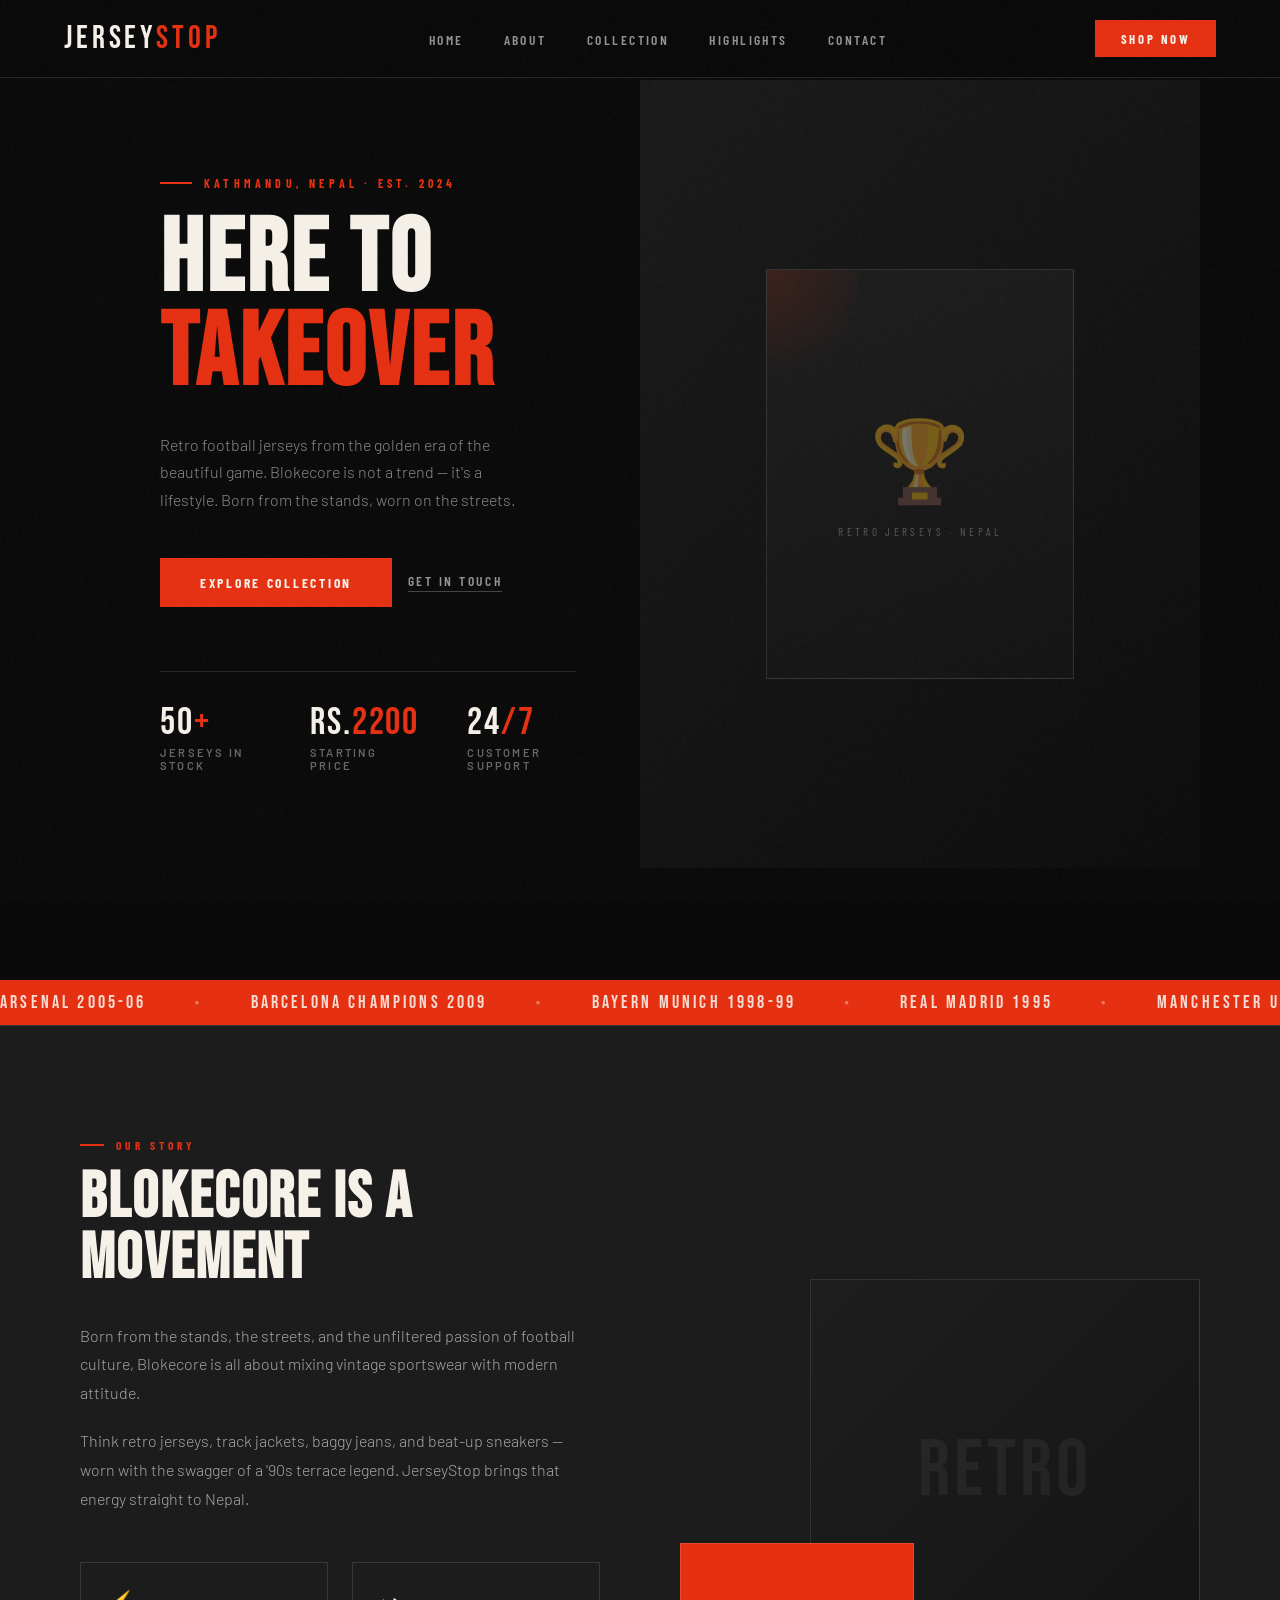
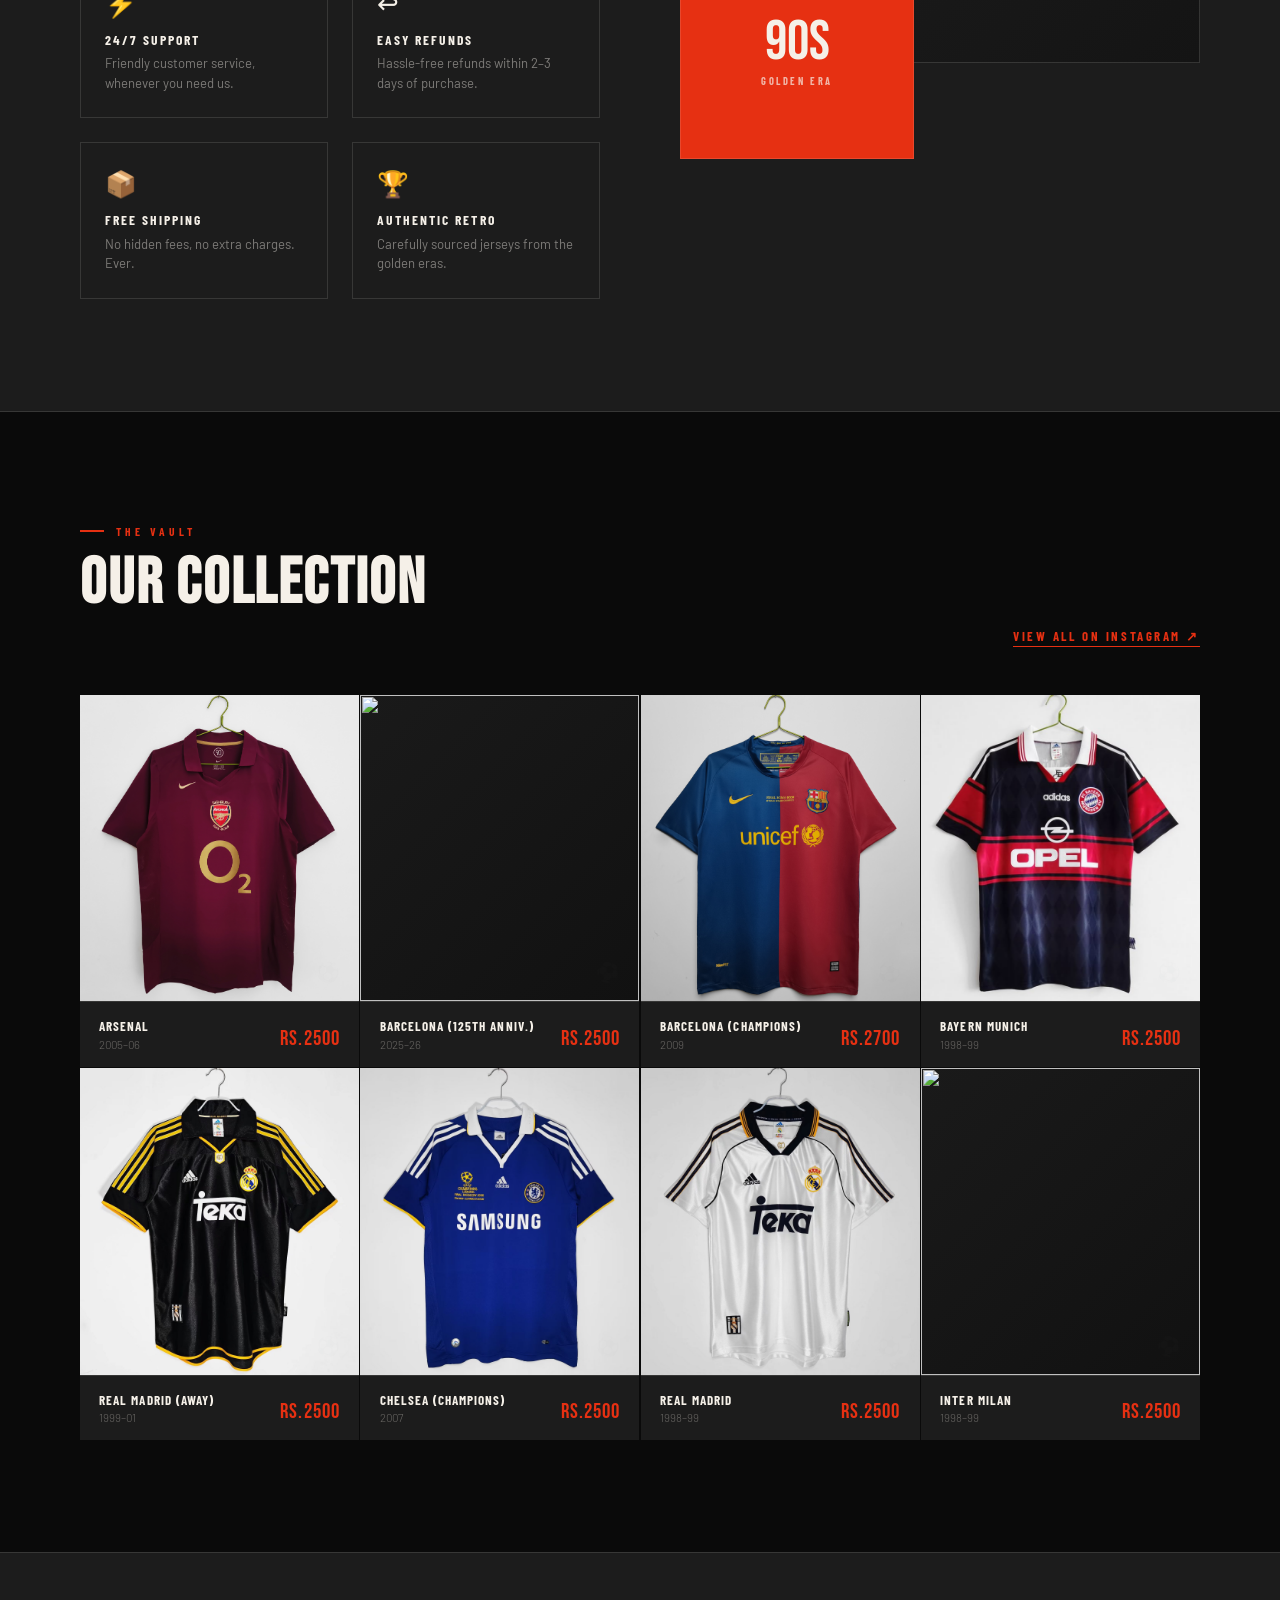
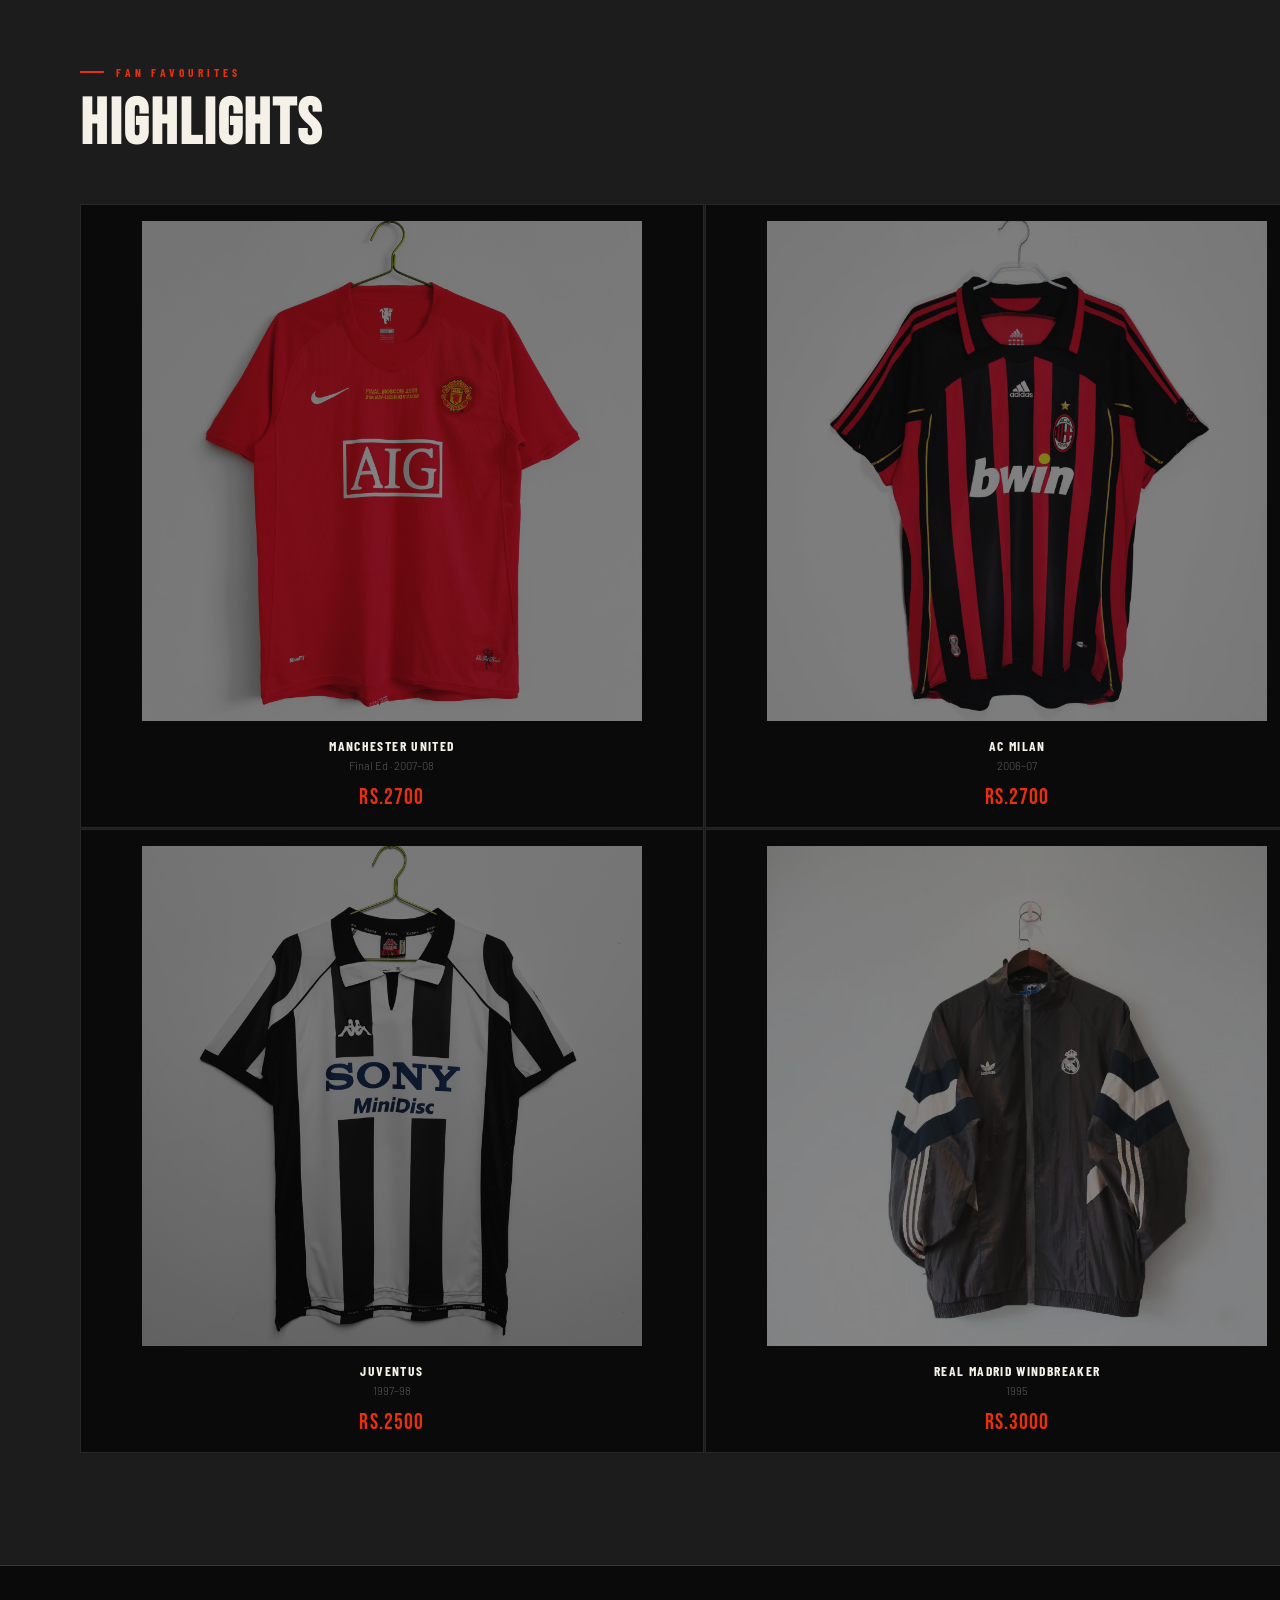
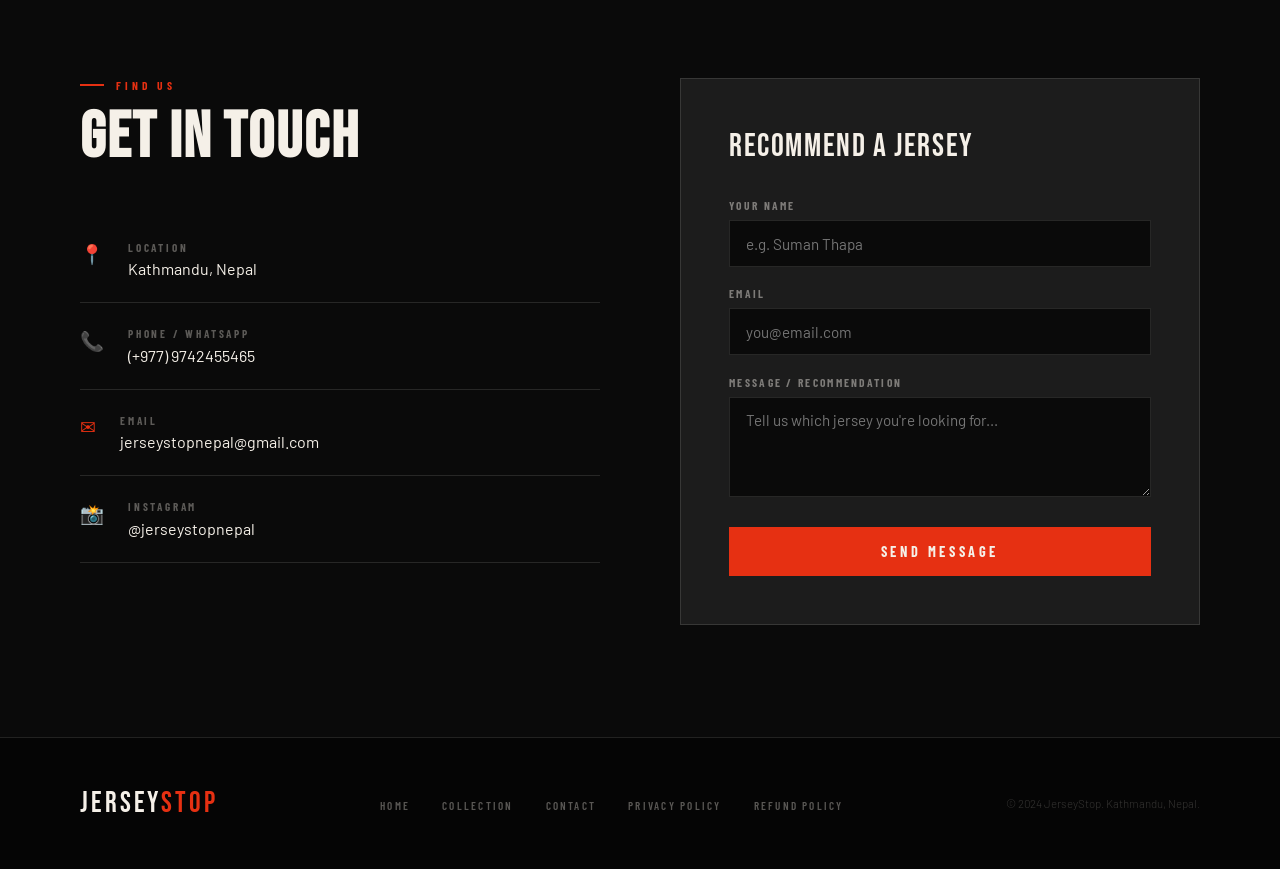
==== commit 58338836: "Add files via upload" ====
--- a/index.html
+++ b/index.html
@@ -258,7 +258,7 @@
   <h2 class="section-h2">HIGHLIGHTS</h2>
   <div class="highlights-grid">
     <div class="highlight-card">
-      <div class="hc-icon"><img src="img/mansc-f.jpg" alt=""></div>
+      <div class="hc-icon"><img src="img/mansc.jpg" alt=""></div>
       <div class="hc-name">Manchester United</div>
       <div class="hc-year">Final Ed · 2007–08</div>
       <div class="hc-price">Rs.2700</div>
